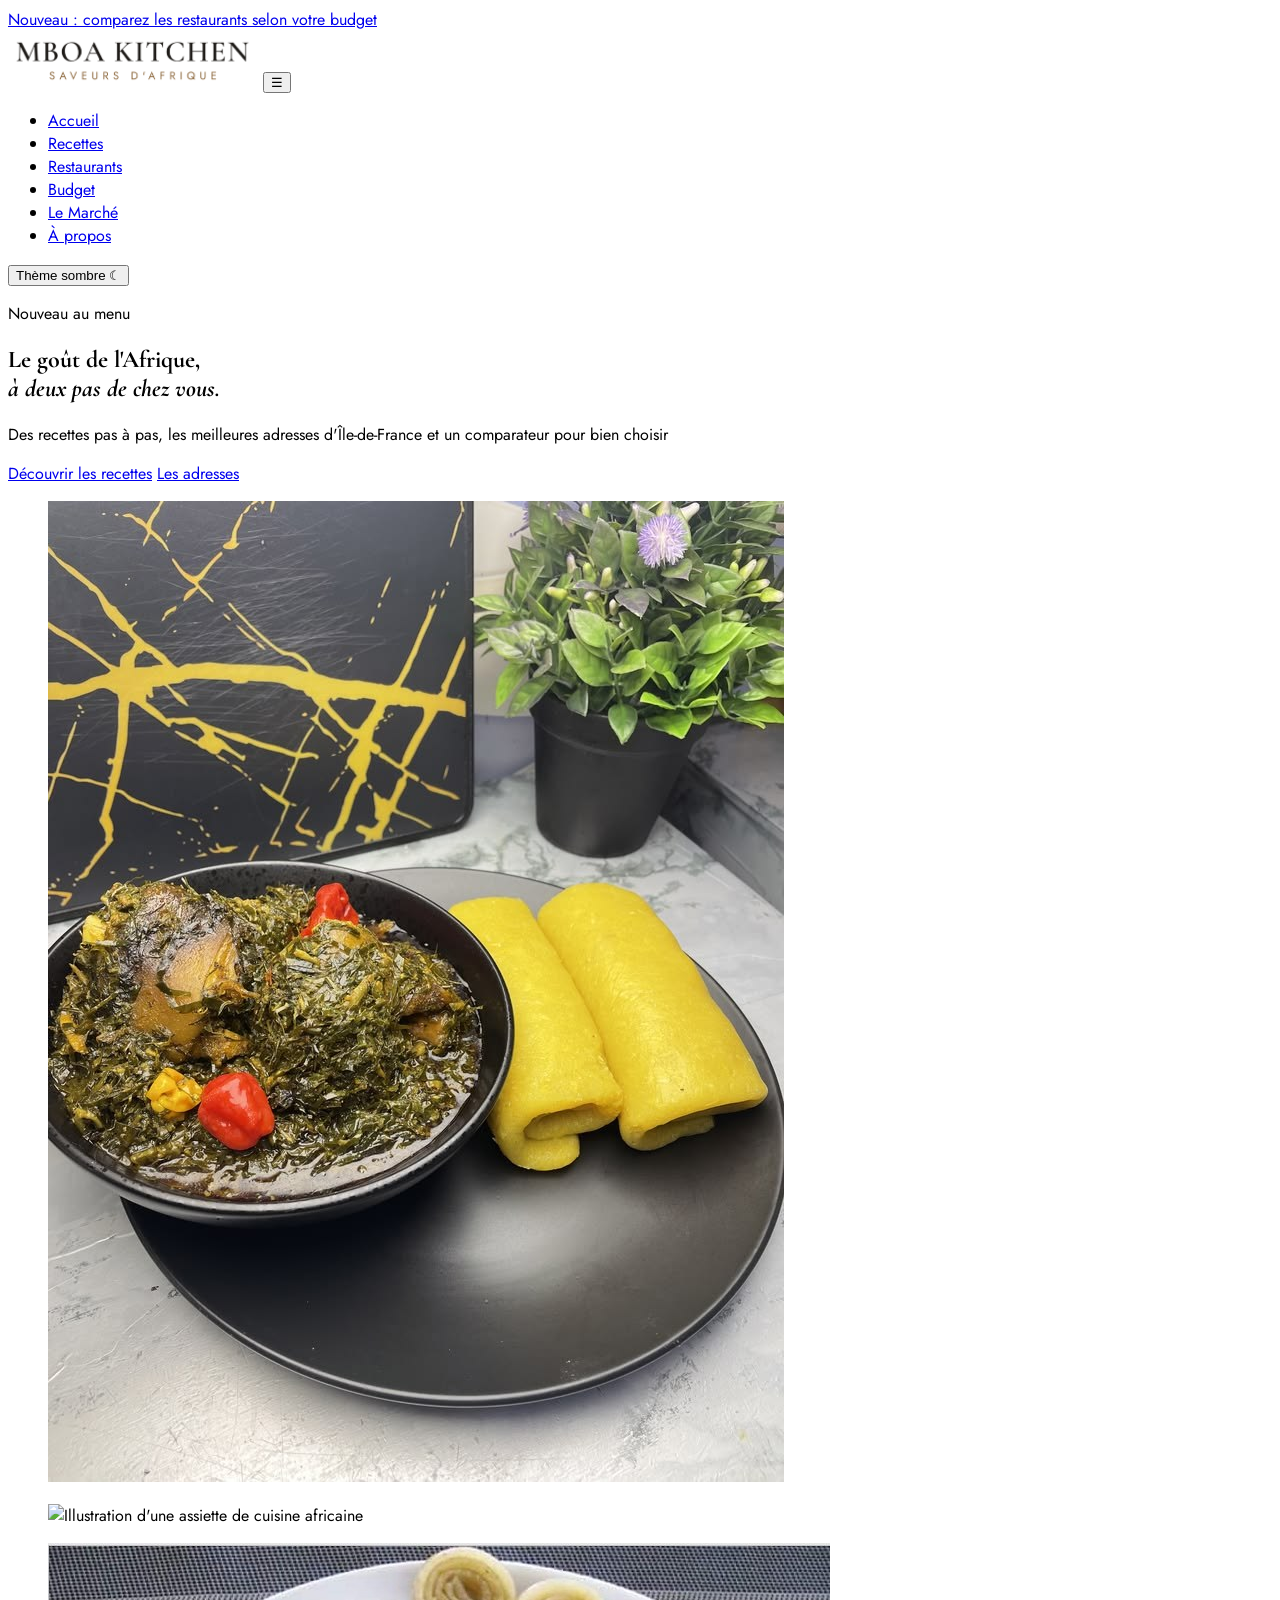
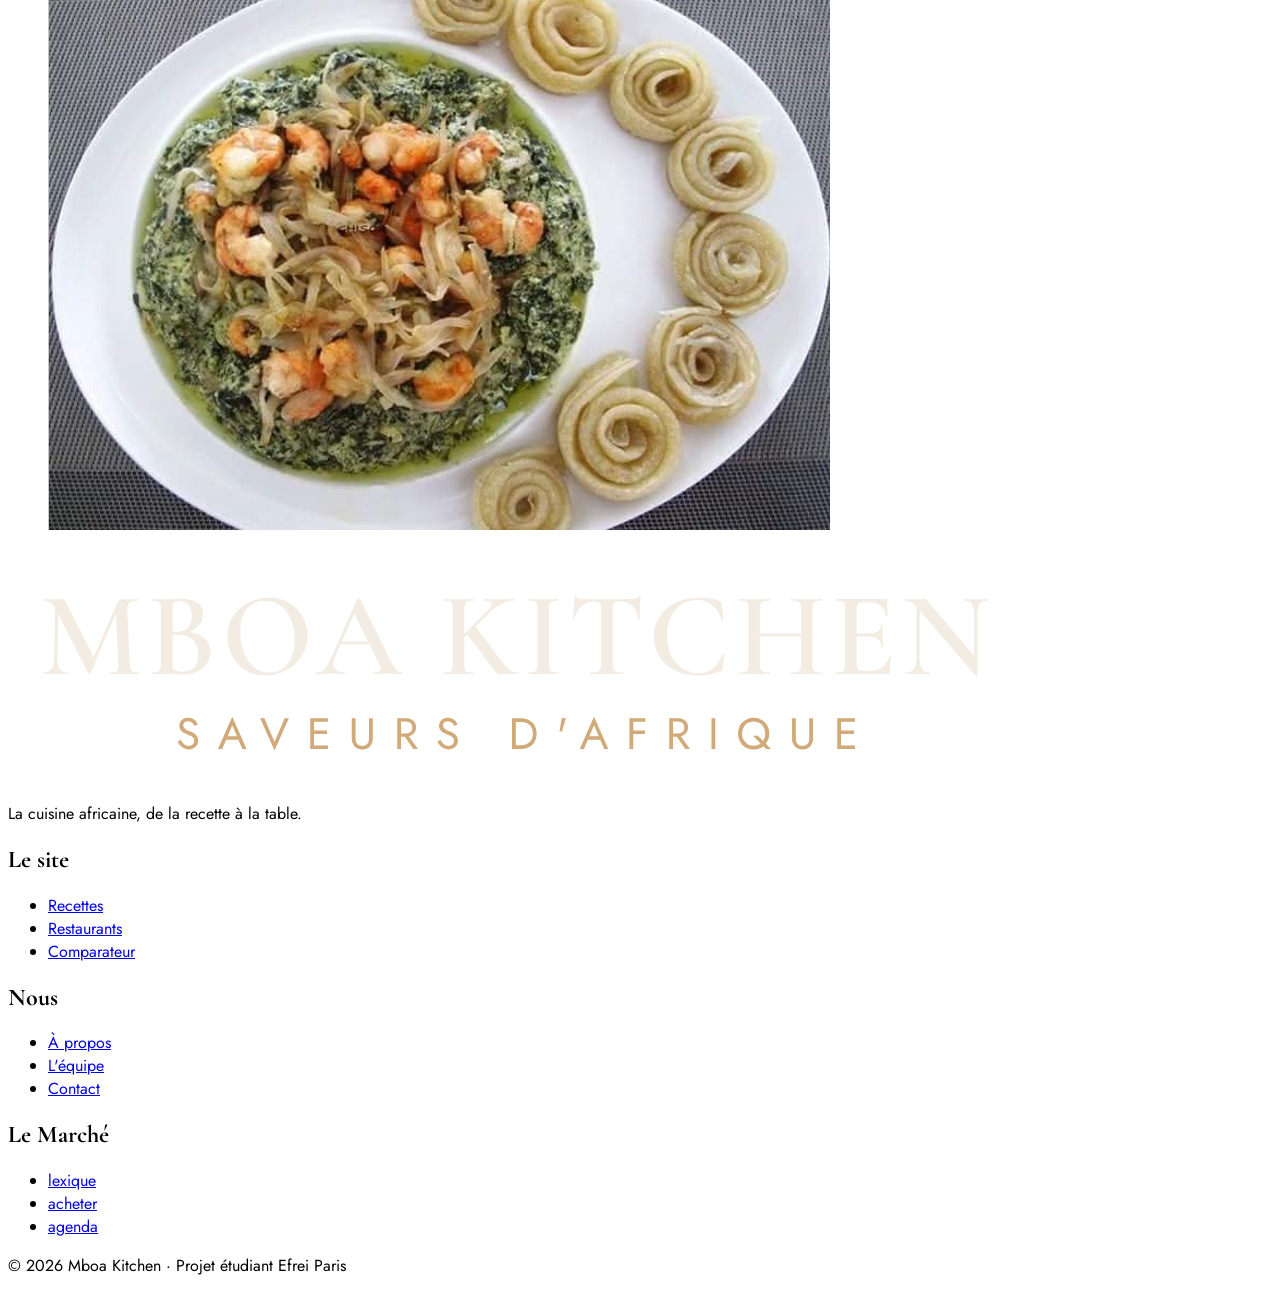
==== index.html @ 9c71e51a "balise main" ====
<!DOCTYPE html>
<html lang="fr">
<head>
    <meta charset="UTF-8">
    <meta name="viewport" content="width=device-width, initial-scale=1.0">
    <title>Mboa Kitchen – Saveurs d'Afrique</title>
    <link rel="stylesheet" href="css/accueil.css">
    <link rel="preconnect" href="https://fonts.googleapis.com">
    <link rel="preconnect" href="https://fonts.gstatic.com" crossorigin>
    <link rel="stylesheet" href="https://fonts.googleapis.com/css2?family=Cormorant+Garamond:ital,wght@0,500;0,600;1,500&family=Jost:wght@400;500&display=swap">
    <link rel="stylesheet" href="css/style.css">
</head>
<body>
    <div class="annonce"><a href="pages/budget.html">Nouveau : comparez les restaurants selon votre budget</a> </div>
<header class="entete">
    <div class="conteneur">
        <a href="index.html" class="logo"><img src="img/logo/logo-mboa-clair.png" alt="Mboa Kitchen, saveurs d'Afrique" class="logo-image"></a>
        <button type="button" class="bouton-menu" aria-label="ouvrir le menu" aria-expanded="false" >☰</button>
        <nav aria-label="navigation principale">
            <ul class="menu">
                <li><a href="index.html" class="actif" aria-current="page">Accueil</a></li>
                <li><a href="pages/recettes.html">Recettes</a></li>
                <li><a href="pages/restaurants.html">Restaurants</a></li>   
                <li><a href="pages/budget.html">Budget</a></li>   
                <li><a href="pages/marche.html">Le Marché</a></li>   
                <li><a href="pages/a-propos.html">À propos</a></li>   
            </ul>
        </nav>
        <button type="button" class="bouton-theme" aria-label="changer le thème">Thème sombre ☾</button>
    </div>
</header>
<main>
    <section id="banniere" class="banniere">
        <div class="conteneur ">
            <div class="banniere-texte">
                <p class="surtitre">Nouveau au menu </p>
                <h1 >Le goût de l'Afrique, <br>  <em>à deux pas de chez vous.</em></h1>
                <p>Des recettes pas à pas, les meilleures adresses d'Île-de-France et un comparateur pour bien choisir</p>
               <div class="banniere-boutons">
                <a href="pages/recettes.html" class="banniere-bouton">Découvrir les recettes</a>
                <a href="pages/restaurants.html" class="banniere-bouton">Les adresses</a>
                </div>
                <div class="banniere-visuel">
                    <div class="carrousel">
                        <figure class="plat"> 
                        <img src="img/plats/eru.jpg" alt="Illustration d'une assiette de cuisine africaine" class="illustration-image">
                        </figure>
                        <figure class="plat">
                        <img src="img/plats/mokum.jpg" alt="Illustration d'une assiette de cuisine africaine" class="illustration-image">
                        </figure>
                        <figure class="plat">
                        <img src="img/plats/ndole.jpg" alt="Illustration d'une assiette de cuisine africaine" class="illustration-image">
                        </figure>
                       </div>
                </div>
            </div>
        </div>
    </section>
</main>
<footer class="pied" >
    <div class="conteneur pied-colonnes">
       <div class="pied-colonne">
        <a href="index.html" class="pied-logo"><img src="img/logo/logo-mboa-sombre.png" alt="Mboa Kitchen" class="logo-image"> </a>
        <p class="pied-texte">La cuisine africaine, de la recette à la table.</p>
       </div>
       <div class="pied-colonne">
        <h2 class="pied-titre">Le site</h2>
        <ul>
            <li><a href="pages/recettes.html">Recettes</a></li>
            <li><a href="pages/restaurants.html">Restaurants</a></li>
            <li><a href="pages/budget.html">Comparateur </a></li>
        </ul>
       </div>
       <div class="pied-colonne">
        <h2 class="pied-titre">Nous</h2>
        <ul>
            <li><a href="pages/a-propos.html">À propos</a></li>
            <li><a href="pages/a-propos.html#equipe">L'équipe </a></li>
            <li><a href="pages/a-propos.html#contact">Contact</a></li>

        </ul>
       </div>
       <div class="pied-colonne">
        <h2 class="pied-titre">Le Marché</h2>
        <ul>
            <li><a href="pages/marche.html">lexique</a></li>
            <li><a href="pages/marche.html">acheter</a></li>                
            <li><a href="pages/marche.html">agenda</a></li>
        </ul>
       </div>
    </div>
           <p class="pied-copyright">&copy; 2026 Mboa Kitchen · Projet étudiant Efrei Paris </p>
</footer>    
</body>
</html>
---- css/style.css ----
body{
    font-family: 'Jost',sans-serif;
    
}
h1,h2,h3{
    font-family: 'Cormorant Garamond',serif;
}
.logo img{
    height: 56px;
}
.logo{
    text-decoration-line: none;
}
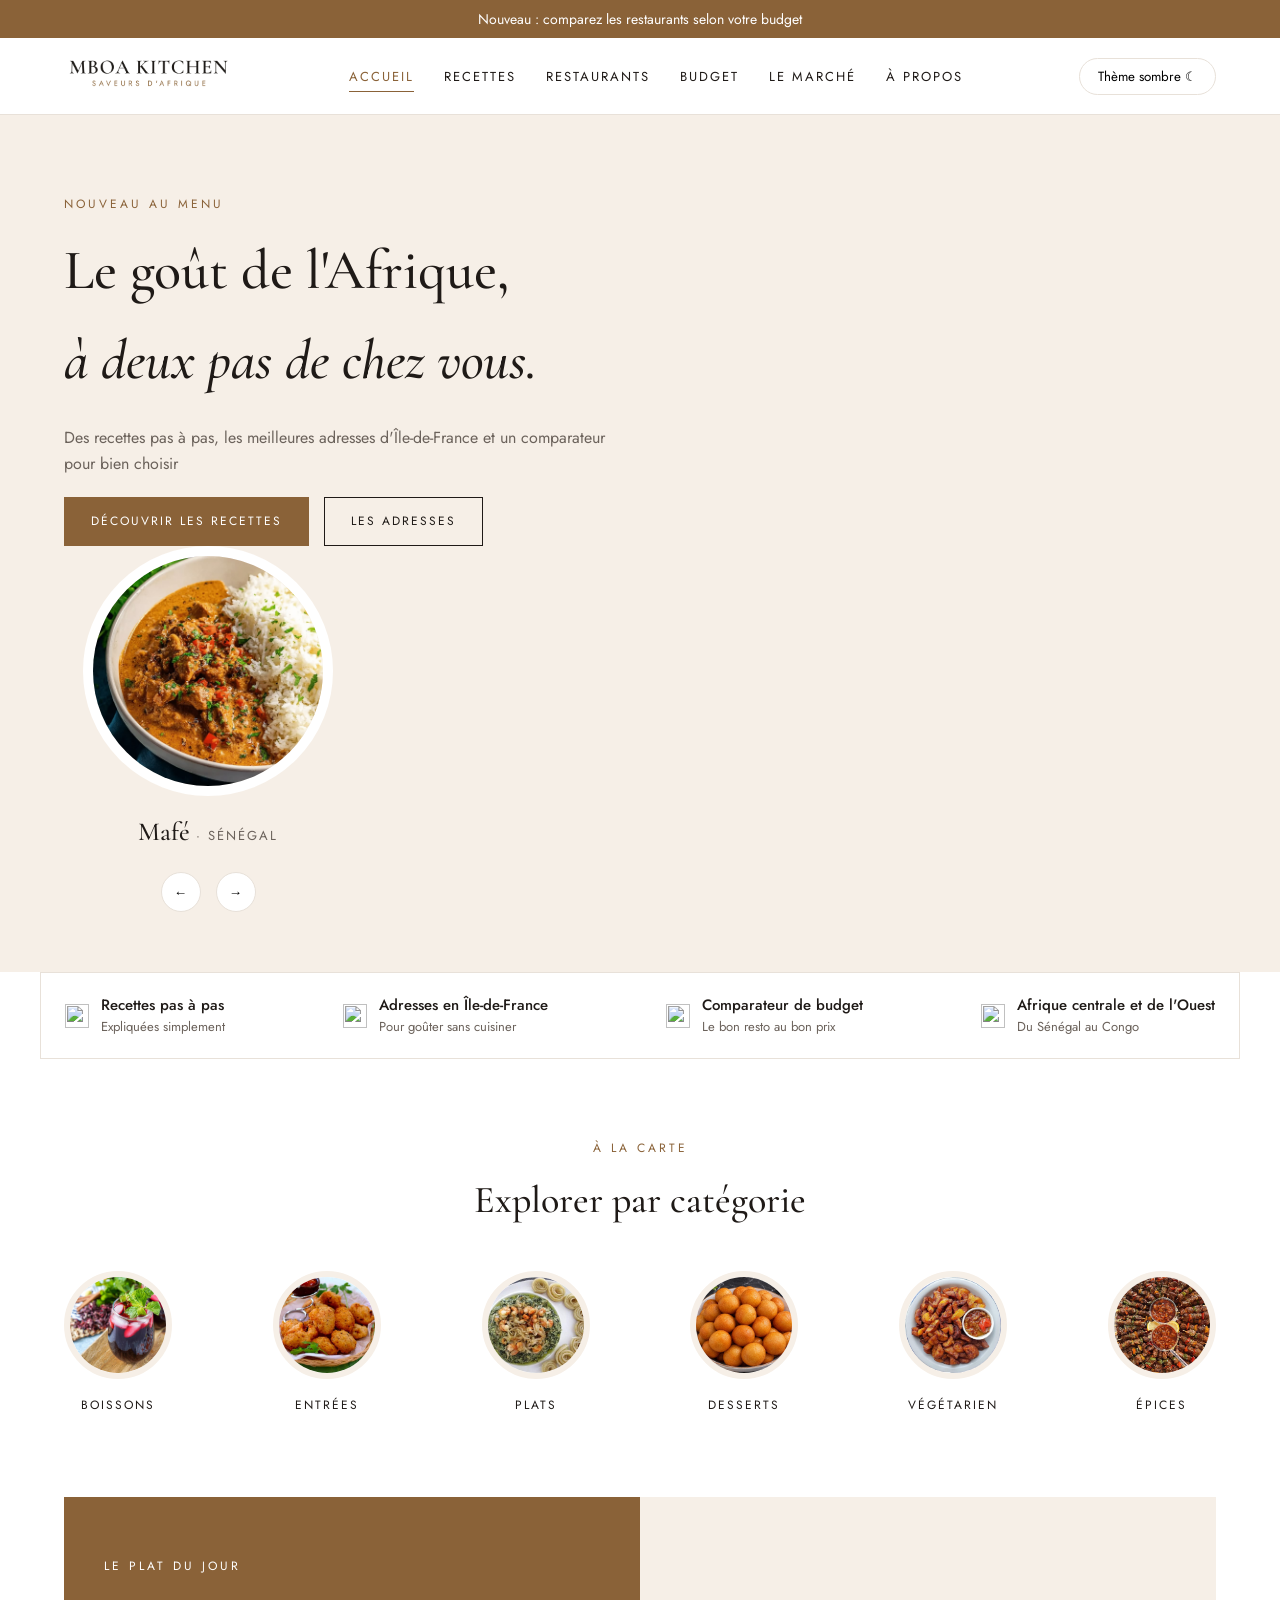
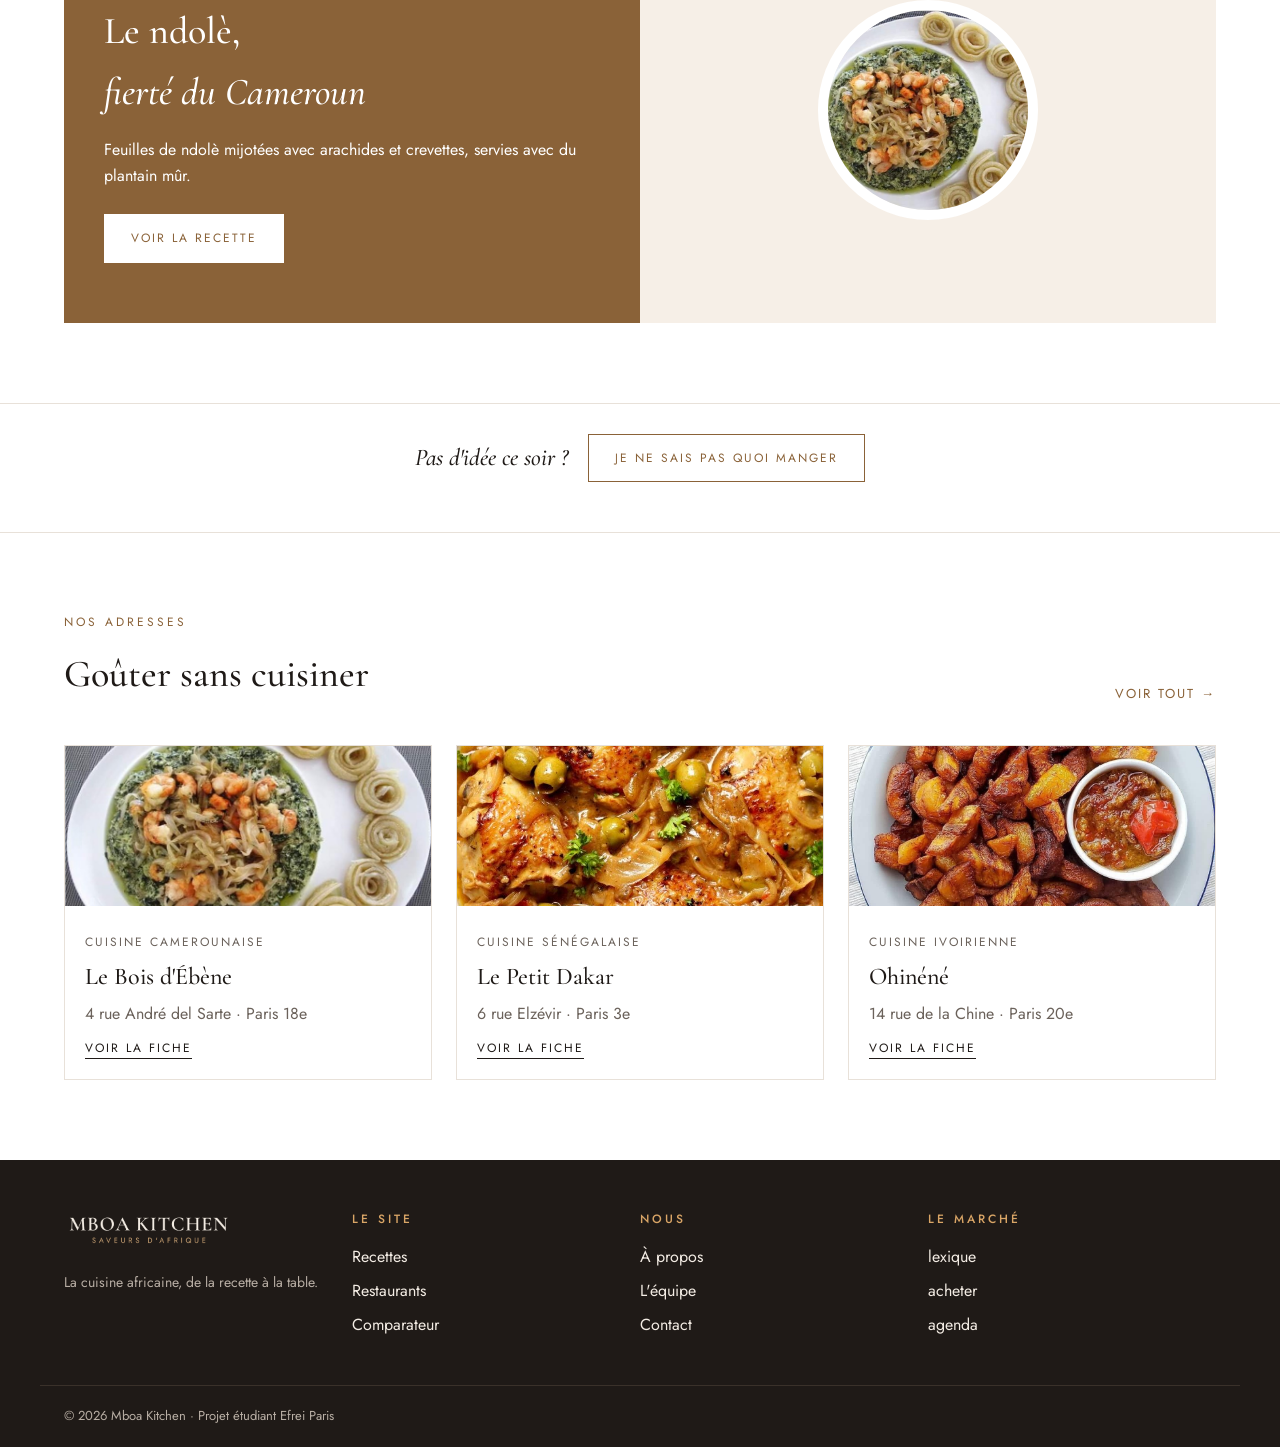
==== commit f5f50f4b: "style  1 +html f" ====
--- a/index.html
+++ b/index.html
@@ -4,7 +4,6 @@
     <meta charset="UTF-8">
     <meta name="viewport" content="width=device-width, initial-scale=1.0">
     <title>Mboa Kitchen – Saveurs d'Afrique</title>
-    <link rel="stylesheet" href="css/accueil.css">
     <link rel="preconnect" href="https://fonts.googleapis.com">
     <link rel="preconnect" href="https://fonts.gstatic.com" crossorigin>
     <link rel="stylesheet" href="https://fonts.googleapis.com/css2?family=Cormorant+Garamond:ital,wght@0,500;0,600;1,500&family=Jost:wght@400;500&display=swap">
@@ -42,21 +41,177 @@
                 </div>
                 <div class="banniere-visuel">
                     <div class="carrousel">
-                        <figure class="plat"> 
-                        <img src="img/plats/eru.jpg" alt="Illustration d'une assiette de cuisine africaine" class="illustration-image">
-                        </figure>
-                        <figure class="plat">
-                        <img src="img/plats/mokum.jpg" alt="Illustration d'une assiette de cuisine africaine" class="illustration-image">
-                        </figure>
-                        <figure class="plat">
-                        <img src="img/plats/ndole.jpg" alt="Illustration d'une assiette de cuisine africaine" class="illustration-image">
-                        </figure>
-                       </div>
-                </div>
-            </div>
-        </div>
-    </section>
-</main>
+                        <figure class="plat">
+                            <img src="img/plats/mafe.jpg" alt="Assiette de mafé">
+                            <figcaption><strong>Mafé</strong> · Sénégal</figcaption>
+                        </figure>
+                        <figure class="plat">
+                            <img src="img/plats/jollof-rice.jpg" alt="Assiette de jollof rice">
+                            <figcaption><strong>Jollof rice</strong> · Nigeria</figcaption>
+                        </figure>
+                        <figure class="plat">
+                            <img src="img/plats/ndole.jpg" alt="Assiette de ndolè">
+                            <figcaption><strong>Ndolè</strong> · Cameroun</figcaption>
+                        </figure>
+                        <figure class="plat">
+                            <img src="img/plats/poisson-braise.jpg" alt="Poisson braisé">
+                            <figcaption><strong>Poisson braisé</strong> · Cameroun</figcaption>
+                        </figure>
+                        <figure class="plat">
+                            <img src="img/plats/yassa-au-poulet.jpg" alt="Yassa au poulet">
+                            <figcaption><strong>Yassa au poulet</strong> · Sénégal</figcaption>
+                        </figure>
+                        <figure class="plat">
+                            <img src="img/plats/poulet-dg.jpg" alt="Poulet DG">
+                            <figcaption><strong>Poulet DG</strong> · Cameroun</figcaption>
+                        </figure>
+                        <figure class="plat">
+                            <img src="img/plats/eru.jpg" alt="Eru et water fufu">
+                            <figcaption><strong>Eru</strong> · Cameroun</figcaption>
+                        </figure>
+                    </div>
+                    <div class="carrousel-controles">
+                        <button type="button" class="carrousel-prec" aria-label="Plat précédent">←</button>
+                        <button type="button" class="carrousel-suiv" aria-label="Plat suivant">→</button>
+                    </div>
+                </div>
+            </div>
+            </div>
+        </section>
+
+        <!-- 4.3 : les points forts -->
+        <section id="points-forts" class="points-forts">
+            <h2 class="visuellement-cache">Nos points forts</h2>
+            <div class="conteneur grille-points">
+                <div class="point">
+                    <img src="img/icones/book.svg" alt="">
+                    <div>
+                        <h3>Recettes pas à pas</h3>
+                        <p>Expliquées simplement</p>
+                    </div>
+                </div>
+                <div class="point">
+                    <img src="img/icones/map-pin.svg" alt="">
+                    <div>
+                        <h3>Adresses en Île-de-France</h3>
+                        <p>Pour goûter sans cuisiner</p>
+                    </div>
+                </div>
+                <div class="point">
+                    <img src="img/icones/wallet.svg" alt="">
+                    <div>
+                        <h3>Comparateur de budget</h3>
+                        <p>Le bon resto au bon prix</p>
+                    </div>
+                </div>
+                <div class="point">
+                    <img src="img/icones/world.svg" alt="">
+                    <div>
+                        <h3>Afrique centrale et de l'Ouest</h3>
+                        <p>Du Sénégal au Congo</p>
+                    </div>
+                </div>
+            </div>
+        </section>
+
+        <!-- 4.4 : les catégories -->
+        <section id="categories" class="categories">
+            <div class="conteneur">
+                <p class="surtitre">À la carte</p>
+                <h2>Explorer par catégorie</h2>
+                <div class="grille-categories">
+                    <a href="pages/recettes.html" class="categorie">
+                        <img src="img/plats/bissap.jpg" alt="Verre de bissap">
+                        <span>Boissons</span>
+                    </a>
+                    <a href="pages/recettes.html" class="categorie">
+                        <img src="img/plats/akara.jpg" alt="Beignets akara">
+                        <span>Entrées</span>
+                    </a>
+                    <a href="pages/recettes.html" class="categorie">
+                        <img src="img/plats/ndole.jpg" alt="Assiette de ndolè">
+                        <span>Plats</span>
+                    </a>
+                    <a href="pages/recettes.html" class="categorie">
+                        <img src="img/plats/puff-puff.jpg" alt="Puff-puff">
+                        <span>Desserts</span>
+                    </a>
+                    <a href="pages/recettes.html" class="categorie">
+                        <img src="img/plats/alloco.jpg" alt="Alloco">
+                        <span>Végétarien</span>
+                    </a>
+                    <a href="pages/recettes.html" class="categorie">
+                        <img src="img/plats/suya.jpg" alt="Brochettes de suya">
+                        <span>Épices</span>
+                    </a>
+                </div>
+            </div>
+        </section>
+
+        <!-- 4.5 : le plat du jour -->
+        <section id="plat-du-jour" class="plat-du-jour">
+            <div class="conteneur">
+                <div class="plat-du-jour-texte">
+                    <p class="surtitre">Le plat du jour</p>
+                    <h2>Le ndolè,<br><em>fierté du Cameroun</em></h2>
+                    <p>Feuilles de ndolè mijotées avec arachides et crevettes, servies avec du plantain mûr.</p>
+                    <a href="pages/recettes.html" class="bouton-blanc">Voir la recette</a>
+                </div>
+                <div class="plat-du-jour-image">
+                    <img src="img/plats/ndole.jpg" alt="Plat de ndolè au plantain">
+                </div>
+            </div>
+        </section>
+
+        <!-- 4.6 : « Pas d'idée ce soir ? » -->
+        <section id="idee" class="idee">
+            <h2>Pas d'idée ce soir ?</h2>
+            <button type="button" id="bouton-hasard" class="bouton-contour">Je ne sais pas quoi manger</button>
+            <p id="resultat-hasard" aria-live="polite"></p>
+        </section>
+
+        <!-- 4.7 : l'aperçu des restaurants -->
+        <section id="restaurants" class="restaurants">
+            <div class="conteneur">
+                <div class="restaurants-entete">
+                    <div>
+                        <p class="surtitre">Nos adresses</p>
+                        <h2>Goûter sans cuisiner</h2>
+                    </div>
+                    <a href="pages/restaurants.html" class="lien-tout">Voir tout →</a>
+                </div>
+                <div class="grille-restos">
+                    <article class="carte-resto">
+                        <img src="img/plats/ndole.jpg" alt="Plat camerounais du restaurant Le Bois d'Ébène">
+                        <div class="carte-texte">
+                            <p class="carte-cuisine">Cuisine camerounaise</p>
+                            <h3>Le Bois d'Ébène</h3>
+                            <p>4 rue André del Sarte · Paris 18e</p>
+                            <a href="pages/restaurants.html">Voir la fiche</a>
+                        </div>
+                    </article>
+                    <article class="carte-resto">
+                        <img src="img/plats/yassa-au-poulet.jpg" alt="Plat sénégalais du restaurant Le Petit Dakar">
+                        <div class="carte-texte">
+                            <p class="carte-cuisine">Cuisine sénégalaise</p>
+                            <h3>Le Petit Dakar</h3>
+                            <p>6 rue Elzévir · Paris 3e</p>
+                            <a href="pages/restaurants.html">Voir la fiche</a>
+                        </div>
+                    </article>
+                    <article class="carte-resto">
+                        <img src="img/plats/alloco.jpg" alt="Plat ivoirien du restaurant Ohinéné">
+                        <div class="carte-texte">
+                            <p class="carte-cuisine">Cuisine ivoirienne</p>
+                            <h3>Ohinéné</h3>
+                            <p>14 rue de la Chine · Paris 20e</p>
+                            <a href="pages/restaurants.html">Voir la fiche</a>
+                        </div>
+                    </article>
+                </div>
+            </div>
+        </section>
+    </main>
 <footer class="pied" >
     <div class="conteneur pied-colonnes">
        <div class="pied-colonne">
--- a/css/style.css
+++ b/css/style.css
@@ -1,14 +1,514 @@
-
-body{
-    font-family: 'Jost',sans-serif;
-    
-}
-h1,h2,h3{
-    font-family: 'Cormorant Garamond',serif;
-}
-.logo img{
-    height: 56px;
-}
-.logo{
-    text-decoration-line: none;
+/* Base */
+* {
+    margin: 0;
+    padding: 0;
+    box-sizing: border-box;
+}
+
+body {
+    font-family: "Jost", sans-serif;
+    color: #1f1a17;
+    background-color: white;
+    line-height: 1.6;
+}
+
+h1, h2, h3 {
+    font-family: "Cormorant Garamond", serif;
+    font-weight: 500;
+}
+
+h1 { font-size: 56px; }
+h2 { font-size: 38px; }
+
+a {
+    color: inherit;
+    text-decoration: none;
+}
+
+ul { list-style: none; }
+
+img { max-width: 100%; }
+
+.conteneur {
+    max-width: 1200px;
+    margin: 0 auto;
+    padding: 0 24px;
+}
+
+.surtitre {
+    font-size: 12px;
+    letter-spacing: 3px;
+    text-transform: uppercase;
+    color: #8a6238;
+    margin-bottom: 12px;
+}
+
+.visuellement-cache {
+    position: absolute;
+    left: -9999px;
+}
+
+/* Boutons */
+.banniere-bouton,
+.bouton-blanc,
+.bouton-contour {
+    display: inline-block;
+    padding: 14px 26px;
+    font-family: "Jost", sans-serif;
+    font-size: 12px;
+    letter-spacing: 2px;
+    text-transform: uppercase;
+    border: 1px solid #1f1a17;
+    background-color: transparent;
+    color: #1f1a17;
+    cursor: pointer;
+}
+
+.banniere-bouton:first-child {
+    background-color: #8a6238;
+    border-color: #8a6238;
+    color: white;
+}
+
+.bouton-blanc {
+    background-color: white;
+    border-color: white;
+    color: #8a6238;
+}
+
+.bouton-contour {
+    border-color: #8a6238;
+    color: #8a6238;
+}
+
+/* Annonce */
+.annonce {
+    background-color: #8a6238;
+    color: white;
+    text-align: center;
+    font-size: 14px;
+    padding: 8px;
+}
+
+/* Header */
+.entete {
+    background-color: white;
+    border-bottom: 1px solid #e8e1d9;
+}
+
+.entete .conteneur {
+    display: flex;
+    justify-content: space-between;
+    align-items: center;
+    padding-top: 15px;
+    padding-bottom: 15px;
+}
+
+.logo-image { height: 38px; }
+
+.menu {
+    display: flex;
+    gap: 30px;
+}
+
+.menu a {
+    font-size: 13px;
+    letter-spacing: 2px;
+    text-transform: uppercase;
+    padding-bottom: 5px;
+}
+
+.menu a:hover,
+.menu a.actif {
+    color: #8a6238;
+    border-bottom: 1px solid #8a6238;
+}
+
+.bouton-theme {
+    font-family: "Jost", sans-serif;
+    padding: 8px 18px;
+    border: 1px solid #e8e1d9;
+    border-radius: 30px;
+    background-color: white;
+    cursor: pointer;
+}
+
+.bouton-menu {
+    display: none;
+    font-size: 24px;
+    background: none;
+    border: none;
+    cursor: pointer;
+}
+
+/* Bannière */
+.banniere {
+    background-color: #f6efe7;
+    padding: 60px 0;
+}
+
+.banniere .conteneur {
+    display: flex;
+    align-items: center;
+    gap: 40px;
+}
+
+.banniere-texte,
+.banniere-visuel {
+    width: 50%;
+}
+
+.banniere-texte p {
+    margin: 20px 0;
+    color: #6b625b;
+}
+
+.banniere-texte .surtitre {
+    color: #8a6238;
+    margin-bottom: 12px;
+}
+
+.banniere-boutons {
+    display: flex;
+    gap: 15px;
+}
+
+/* Carrousel */
+.carrousel {
+    display: flex;
+    overflow-x: auto;
+}
+
+.plat {
+    min-width: 100%;
+    text-align: center;
+}
+
+.plat img {
+    display: block;
+    margin: 0 auto;
+    width: 250px;
+    height: 250px;
+    object-fit: cover;
+    border-radius: 50%;
+    border: 10px solid white;
+}
+
+.plat figcaption {
+    margin-top: 15px;
+    font-size: 13px;
+    letter-spacing: 2px;
+    text-transform: uppercase;
+    color: #6b625b;
+}
+
+.plat figcaption strong {
+    font-family: "Cormorant Garamond", serif;
+    font-size: 26px;
+    font-weight: 500;
+    letter-spacing: 0;
+    text-transform: none;
+    color: #1f1a17;
+}
+
+.carrousel-controles {
+    display: flex;
+    justify-content: center;
+    gap: 15px;
+    margin-top: 20px;
+}
+
+.carrousel-prec,
+.carrousel-suiv {
+    width: 40px;
+    height: 40px;
+    border-radius: 50%;
+    border: 1px solid #e8e1d9;
+    background-color: white;
+    cursor: pointer;
+}
+
+/* Points forts */
+.grille-points {
+    display: flex;
+    justify-content: space-between;
+    border: 1px solid #e8e1d9;
+    padding: 20px 24px;
+    margin-top: 0;
+}
+
+.point {
+    display: flex;
+    align-items: center;
+    gap: 12px;
+}
+
+.point img {
+    width: 24px;
+    height: 24px;
+}
+
+.point h3 {
+    font-family: "Jost", sans-serif;
+    font-size: 15px;
+}
+
+.point p {
+    font-size: 13px;
+    color: #6b625b;
+}
+
+/* Catégories */
+.categories {
+    padding: 80px 0;
+    text-align: center;
+}
+
+.grille-categories {
+    display: flex;
+    justify-content: space-between;
+    margin-top: 40px;
+}
+
+.categorie img {
+    display: block;
+    margin: 0 auto 12px;
+    width: 108px;
+    height: 108px;
+    object-fit: cover;
+    border-radius: 50%;
+    border: 6px solid #f6efe7;
+}
+
+.categorie span {
+    font-size: 12px;
+    letter-spacing: 2px;
+    text-transform: uppercase;
+}
+
+.categorie:hover span { color: #8a6238; }
+
+/* Plat du jour */
+.plat-du-jour .conteneur {
+    display: flex;
+}
+
+.plat-du-jour-texte {
+    width: 50%;
+    background-color: #8a6238;
+    color: white;
+    padding: 60px 40px;
+}
+
+.plat-du-jour-texte .surtitre { color: white; }
+
+.plat-du-jour-texte h2 { margin-bottom: 15px; }
+
+.plat-du-jour-texte p { margin-bottom: 25px; }
+
+.plat-du-jour-image {
+    width: 50%;
+    background-color: #f6efe7;
+    display: flex;
+    justify-content: center;
+    align-items: center;
+}
+
+.plat-du-jour-image img {
+    width: 220px;
+    height: 220px;
+    object-fit: cover;
+    border-radius: 50%;
+    border: 10px solid white;
+}
+
+/* Pas d'idée ce soir ? */
+.idee {
+    margin-top: 80px;
+    padding: 30px 24px;
+    border-top: 1px solid #e8e1d9;
+    border-bottom: 1px solid #e8e1d9;
+    display: flex;
+    flex-wrap: wrap;
+    justify-content: center;
+    align-items: center;
+    gap: 20px;
+}
+
+.idee h2 {
+    font-size: 24px;
+    font-style: italic;
+}
+
+#resultat-hasard {
+    width: 100%;
+    text-align: center;
+    color: #8a6238;
+}
+
+/* Restaurants */
+.restaurants { padding: 80px 0; }
+
+.restaurants-entete {
+    display: flex;
+    justify-content: space-between;
+    align-items: flex-end;
+    margin-bottom: 40px;
+}
+
+.lien-tout {
+    font-size: 13px;
+    letter-spacing: 2px;
+    text-transform: uppercase;
+    color: #8a6238;
+}
+
+.grille-restos {
+    display: flex;
+    gap: 24px;
+}
+
+.carte-resto {
+    width: 33%;
+    border: 1px solid #e8e1d9;
+}
+
+.carte-resto img {
+    width: 100%;
+    height: 160px;
+    object-fit: cover;
+}
+
+.carte-texte { padding: 20px; }
+
+.carte-cuisine {
+    font-size: 12px;
+    letter-spacing: 2px;
+    text-transform: uppercase;
+    color: #8a6238;
+}
+
+.carte-texte h3 {
+    font-size: 24px;
+    margin: 5px 0;
+}
+
+.carte-texte p { color: #6b625b; }
+
+.carte-texte a {
+    display: inline-block;
+    margin-top: 12px;
+    font-size: 12px;
+    letter-spacing: 2px;
+    text-transform: uppercase;
+    border-bottom: 1px solid #1f1a17;
+}
+
+/* Footer */
+.pied {
+    background-color: #1f1a17;
+    color: #f3ece4;
+    padding-top: 50px;
+}
+
+.pied-colonnes {
+    display: flex;
+    justify-content: space-between;
+}
+
+.pied-colonne { width: 25%; }
+
+.pied .logo-image { margin-bottom: 15px; }
+
+.pied-texte {
+    font-size: 14px;
+    color: #b8aea4;
+}
+
+.pied-titre {
+    font-family: "Jost", sans-serif;
+    font-size: 12px;
+    letter-spacing: 3px;
+    text-transform: uppercase;
+    color: #d9a566;
+    margin-bottom: 15px;
+}
+
+.pied li { margin-bottom: 8px; }
+
+.pied a:hover { color: #d9a566; }
+
+.pied-copyright {
+    max-width: 1200px;
+    margin: 40px auto 0;
+    padding: 20px 24px;
+    border-top: 1px solid #3a312a;
+    font-size: 13px;
+    color: #b8aea4;
+}
+
+/* Pages secondaires */
+.entete-page {
+    background-color: #f6efe7;
+    padding: 50px 0;
+}
+
+/* Thème sombre */
+body.sombre {
+    background-color: #17120f;
+    color: #f3ece4;
+}
+
+body.sombre .entete,
+body.sombre .bouton-theme,
+body.sombre .carte-resto {
+    background-color: #17120f;
+    color: #f3ece4;
+    border-color: #3a312a;
+}
+
+body.sombre .banniere,
+body.sombre .entete-page,
+body.sombre .plat-du-jour-image {
+    background-color: #2a231e;
+}
+
+body.sombre .banniere-texte p,
+body.sombre .point p,
+body.sombre .carte-texte p,
+body.sombre .plat figcaption { color: #b8aea4; }
+
+body.sombre .plat figcaption strong { color: #f3ece4; }
+
+/* Mobile */
+@media (max-width: 800px) {
+    .bouton-menu { display: block; }
+
+    .menu { display: none; }
+    .menu.ouvert {
+        display: block;
+        width: 100%;
+    }
+    .entete .conteneur { flex-wrap: wrap; }
+
+    h1 { font-size: 40px; }
+
+    .banniere .conteneur,
+    .grille-points,
+    .grille-restos,
+    .plat-du-jour .conteneur,
+    .pied-colonnes {
+        flex-direction: column;
+    }
+
+    .banniere-texte,
+    .banniere-visuel,
+    .plat-du-jour-texte,
+    .plat-du-jour-image,
+    .carte-resto,
+    .pied-colonne { width: 100%; }
+
+    .grille-points { gap: 15px; }
+    .grille-categories { flex-wrap: wrap; gap: 20px; }
+    .categorie { width: 30%; }
 }
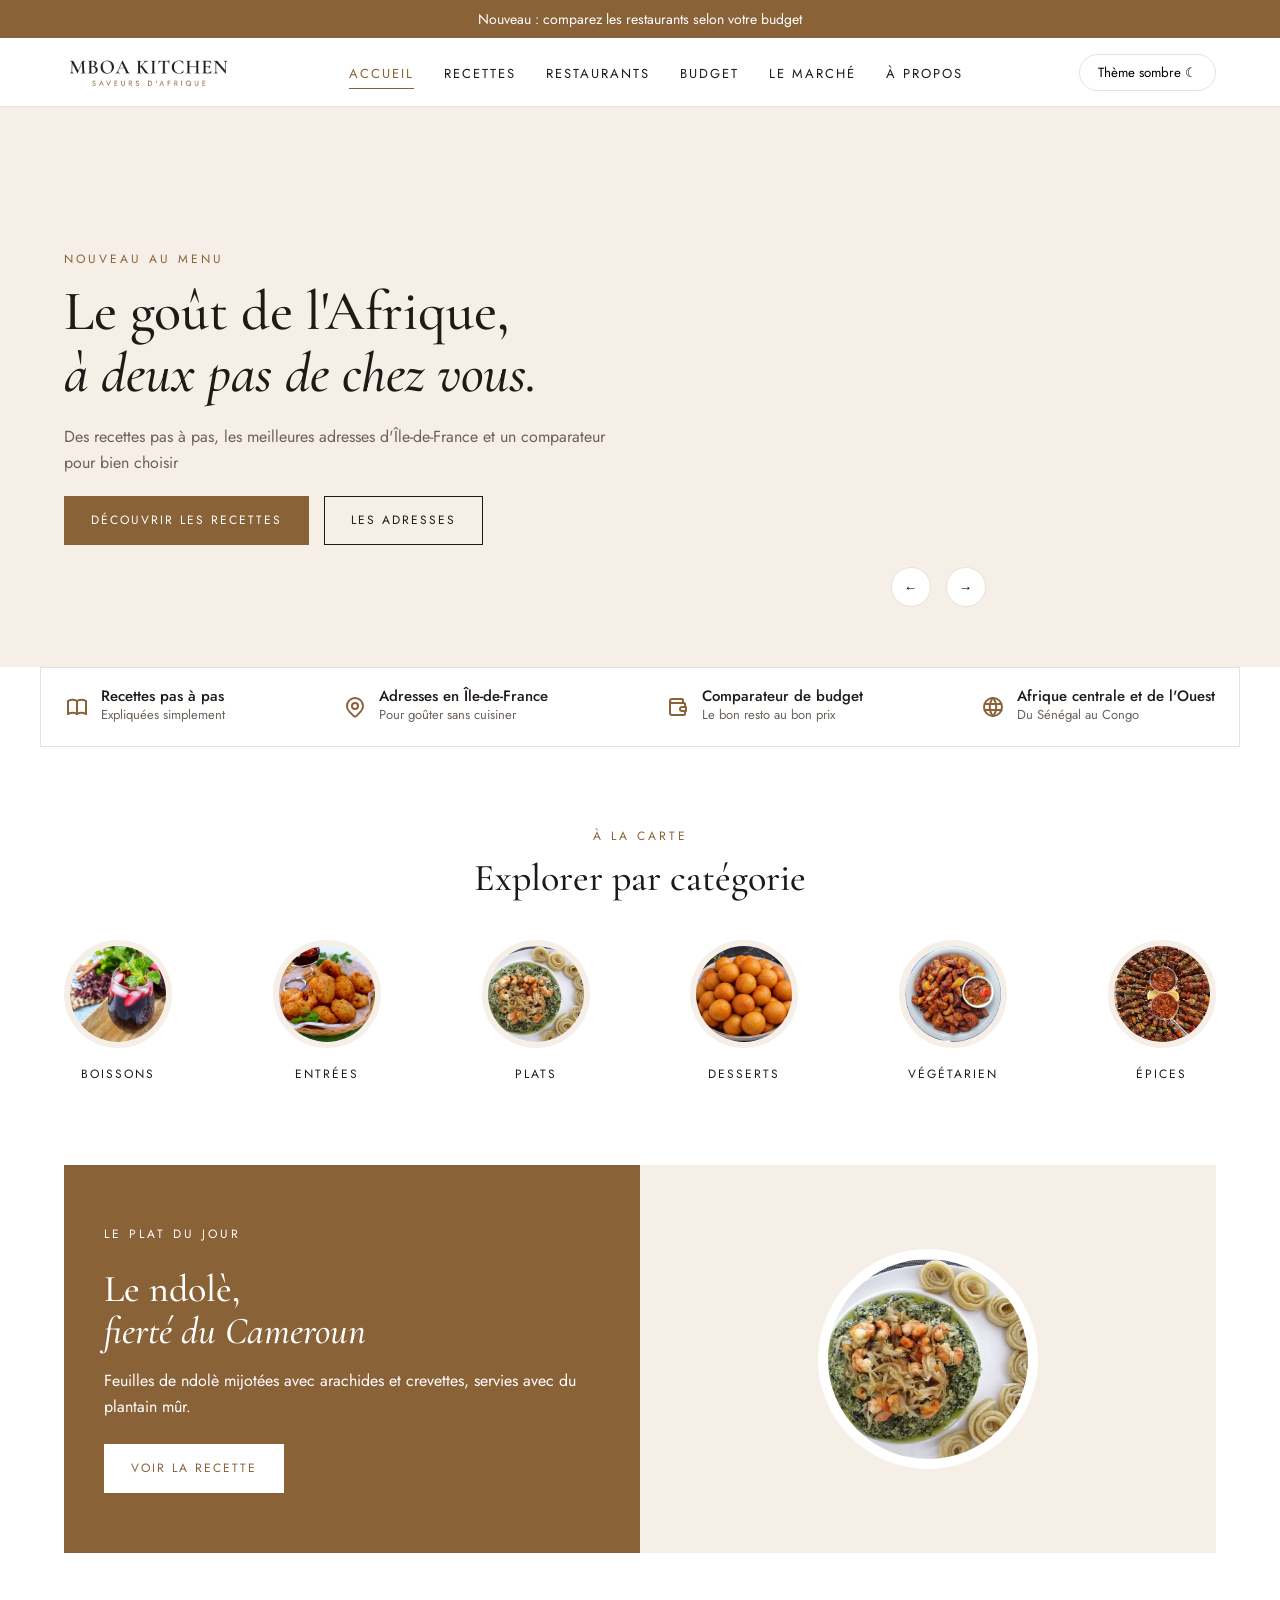
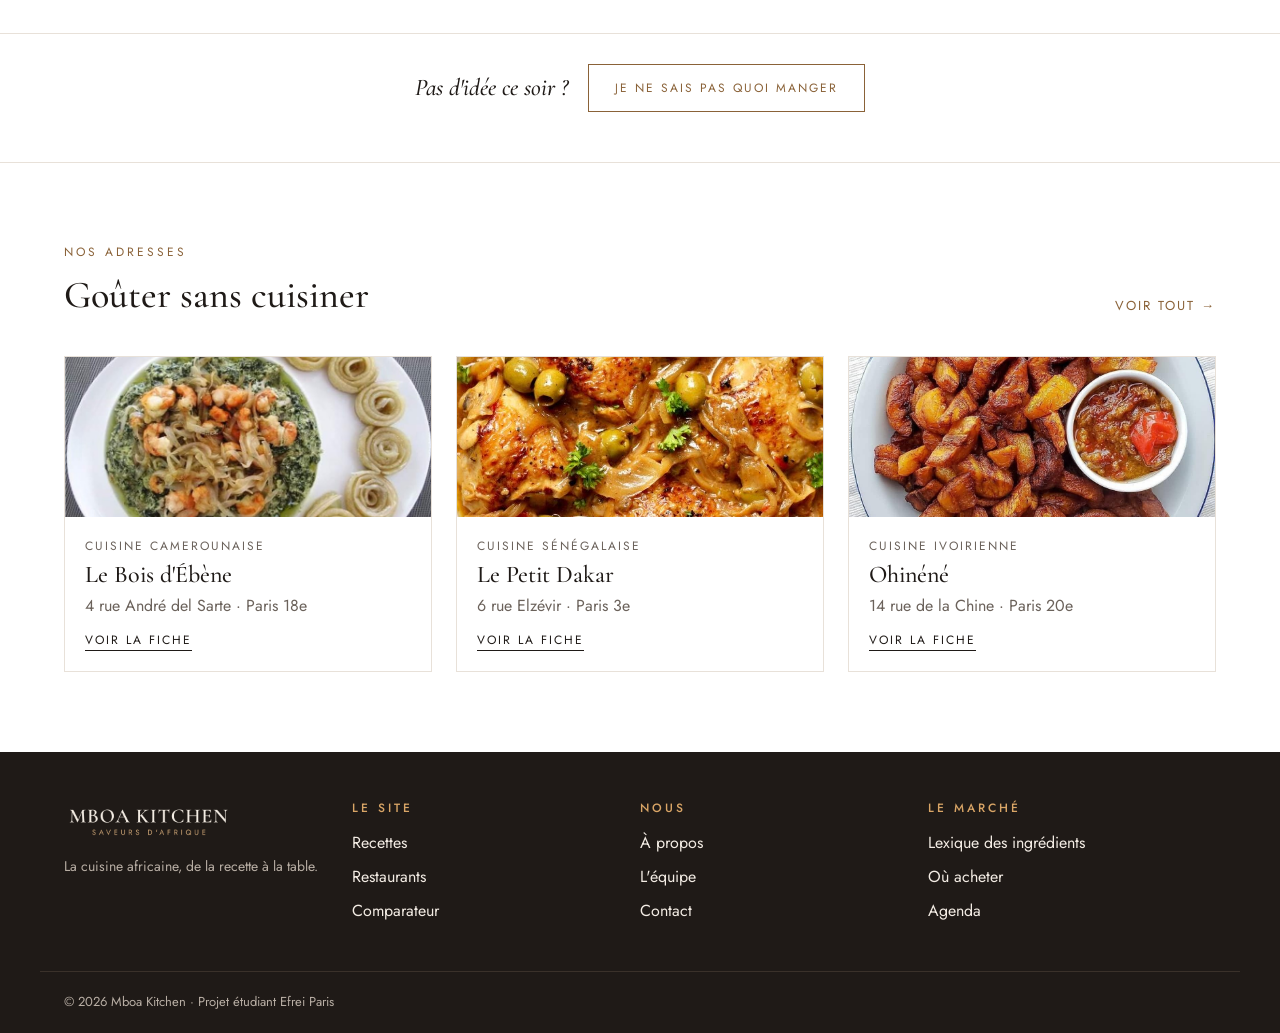
==== commit 034e815c: "Accueil : charte, carrousel, icones et liens du footer" ====
--- a/index.html
+++ b/index.html
@@ -39,6 +39,7 @@
                 <a href="pages/recettes.html" class="banniere-bouton">Découvrir les recettes</a>
                 <a href="pages/restaurants.html" class="banniere-bouton">Les adresses</a>
                 </div>
+            </div>
                 <div class="banniere-visuel">
                     <div class="carrousel">
                         <figure class="plat">
@@ -75,7 +76,6 @@
                         <button type="button" class="carrousel-suiv" aria-label="Plat suivant">→</button>
                     </div>
                 </div>
-            </div>
             </div>
         </section>
 
@@ -238,9 +238,9 @@
        <div class="pied-colonne">
         <h2 class="pied-titre">Le Marché</h2>
         <ul>
-            <li><a href="pages/marche.html">lexique</a></li>
-            <li><a href="pages/marche.html">acheter</a></li>                
-            <li><a href="pages/marche.html">agenda</a></li>
+            <li><a href="pages/marche.html#lexique">Lexique des ingrédients</a></li>
+            <li><a href="pages/marche.html#acheter">Où acheter</a></li>                
+            <li><a href="pages/marche.html#agenda">Agenda</a></li>
         </ul>
        </div>
     </div>
--- a/css/style.css
+++ b/css/style.css
@@ -15,6 +15,7 @@
 h1, h2, h3 {
     font-family: "Cormorant Garamond", serif;
     font-weight: 500;
+    line-height: 1.1;
 }
 
 h1 { font-size: 56px; }
@@ -27,12 +28,21 @@
 
 ul { list-style: none; }
 
-img { max-width: 100%; }
+img {
+    max-width: 100%;
+    display: block;
+}
 
 .conteneur {
     max-width: 1200px;
     margin: 0 auto;
     padding: 0 24px;
+}
+
+/* Élément sélectionné au clavier (touche Tab) */
+:focus-visible {
+    outline: 2px solid #8a6238;
+    outline-offset: 3px;
 }
 
 .surtitre {
@@ -81,6 +91,19 @@
     color: #8a6238;
 }
 
+.bouton-plein {
+    display: inline-block;
+    padding: 14px 26px;
+    font-family: "Jost", sans-serif;
+    font-size: 12px;
+    letter-spacing: 2px;
+    text-transform: uppercase;
+    border: 1px solid #8a6238;
+    background-color: #8a6238;
+    color: white;
+    cursor: pointer;
+}
+
 /* Annonce */
 .annonce {
     background-color: #8a6238;
@@ -173,15 +196,22 @@
     gap: 15px;
 }
 
-/* Carrousel */
+/* Carrousel : 5 positions posées par le JavaScript (classes actif, gauche, droite, loin-gauche, loin-droite) */
 .carrousel {
-    display: flex;
-    overflow-x: auto;
+    position: relative;
+    height: 380px;
+    overflow: hidden;
 }
 
 .plat {
-    min-width: 100%;
+    position: absolute;
+    left: 50%;
+    bottom: 0;
+    width: 280px;
+    margin: 0 0 0 -140px;
     text-align: center;
+    opacity: 0;
+    transition: transform 0.8s ease, opacity 0.8s ease;
 }
 
 .plat img {
@@ -194,6 +224,15 @@
     border: 10px solid white;
 }
 
+.plat.actif { opacity: 1; transform: translateX(0) scale(1); z-index: 3; }
+.plat.gauche { opacity: 0.8; transform: translateX(-200px) scale(0.5); z-index: 2; }
+.plat.droite { opacity: 0.8; transform: translateX(200px) scale(0.5); z-index: 2; }
+.plat.loin-gauche { opacity: 0.4; transform: translateX(-380px) scale(0.35); z-index: 1; }
+.plat.loin-droite { opacity: 0.4; transform: translateX(380px) scale(0.35); z-index: 1; }
+
+.plat figcaption { opacity: 0; transition: opacity 0.8s ease; }
+.plat.actif figcaption { opacity: 1; }
+
 .plat figcaption {
     margin-top: 15px;
     font-size: 13px;
@@ -511,4 +550,11 @@
     .grille-points { gap: 15px; }
     .grille-categories { flex-wrap: wrap; gap: 20px; }
     .categorie { width: 30%; }
-}+}
+
+/* Carrousel sur téléphone */
+@media (max-width: 800px) {
+    .carrousel { height: 330px; }
+    .plat.loin-gauche,
+    .plat.loin-droite { opacity: 0; }
+}
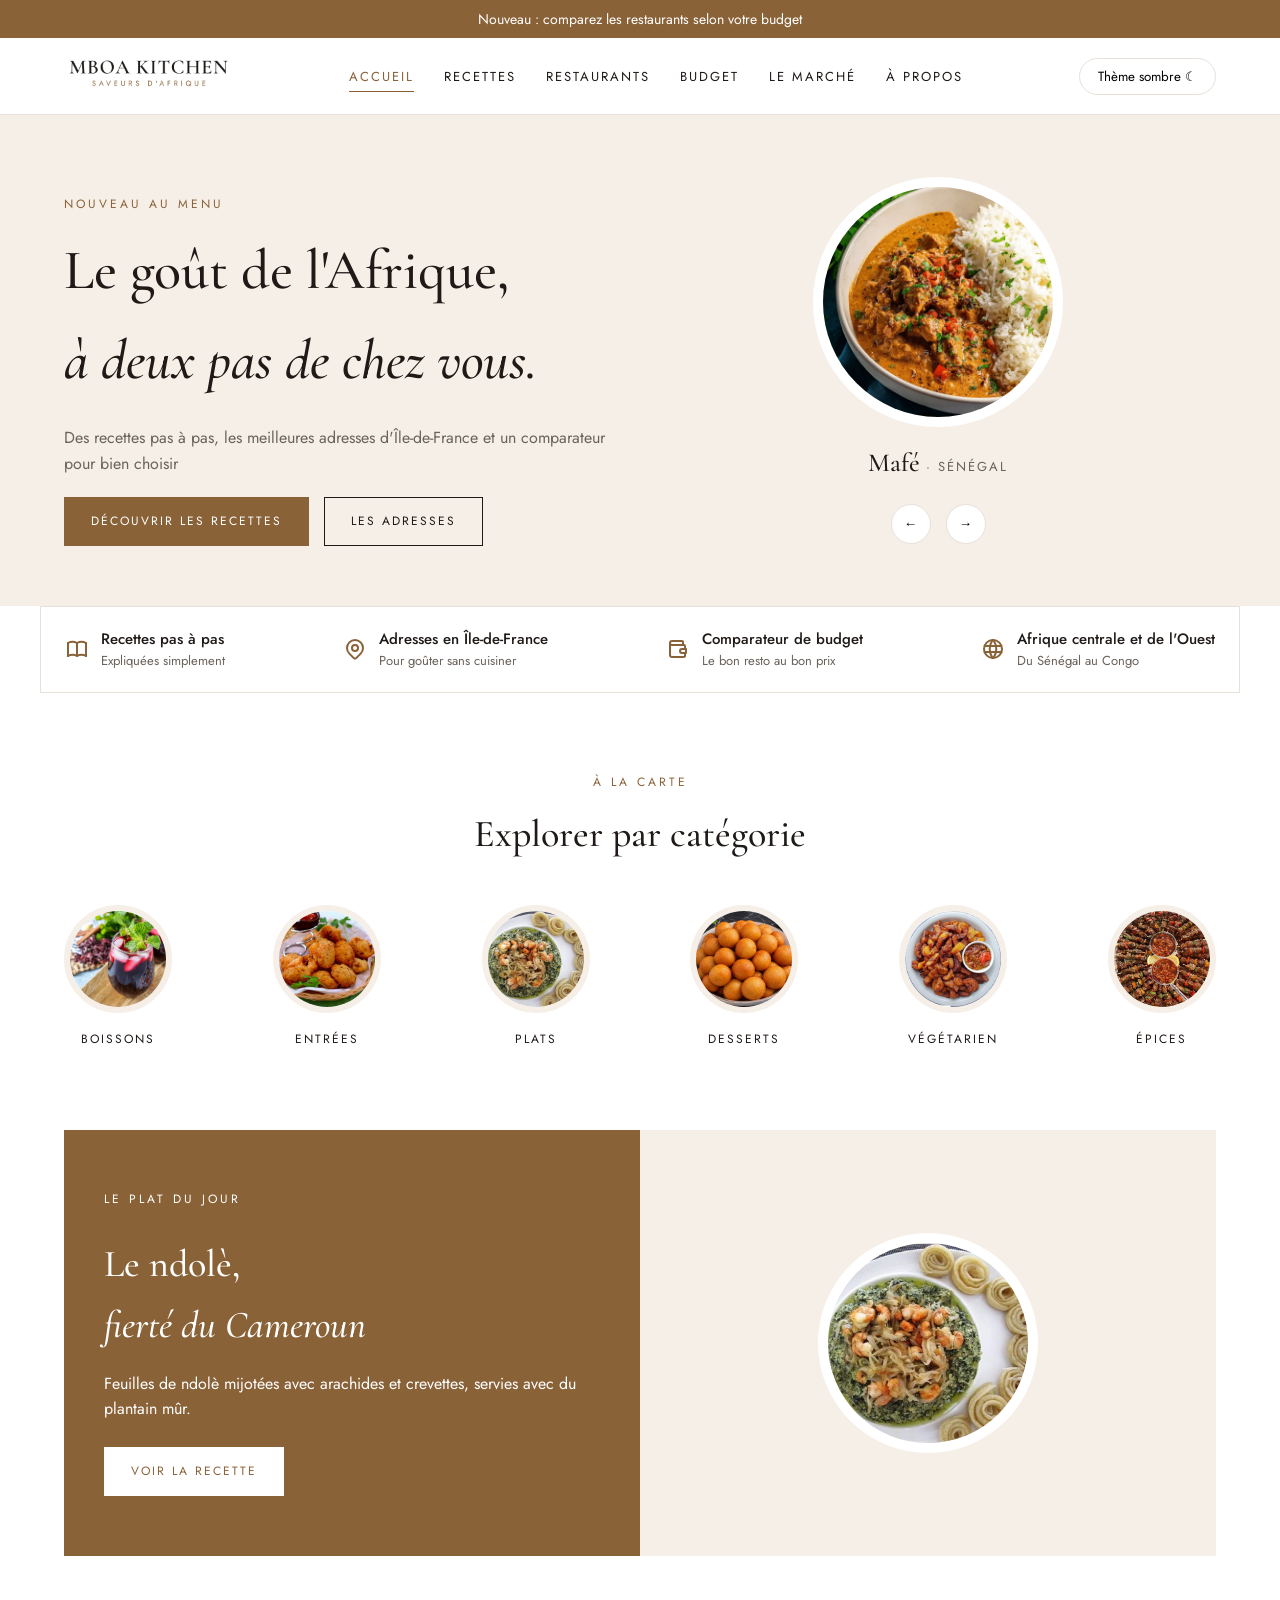
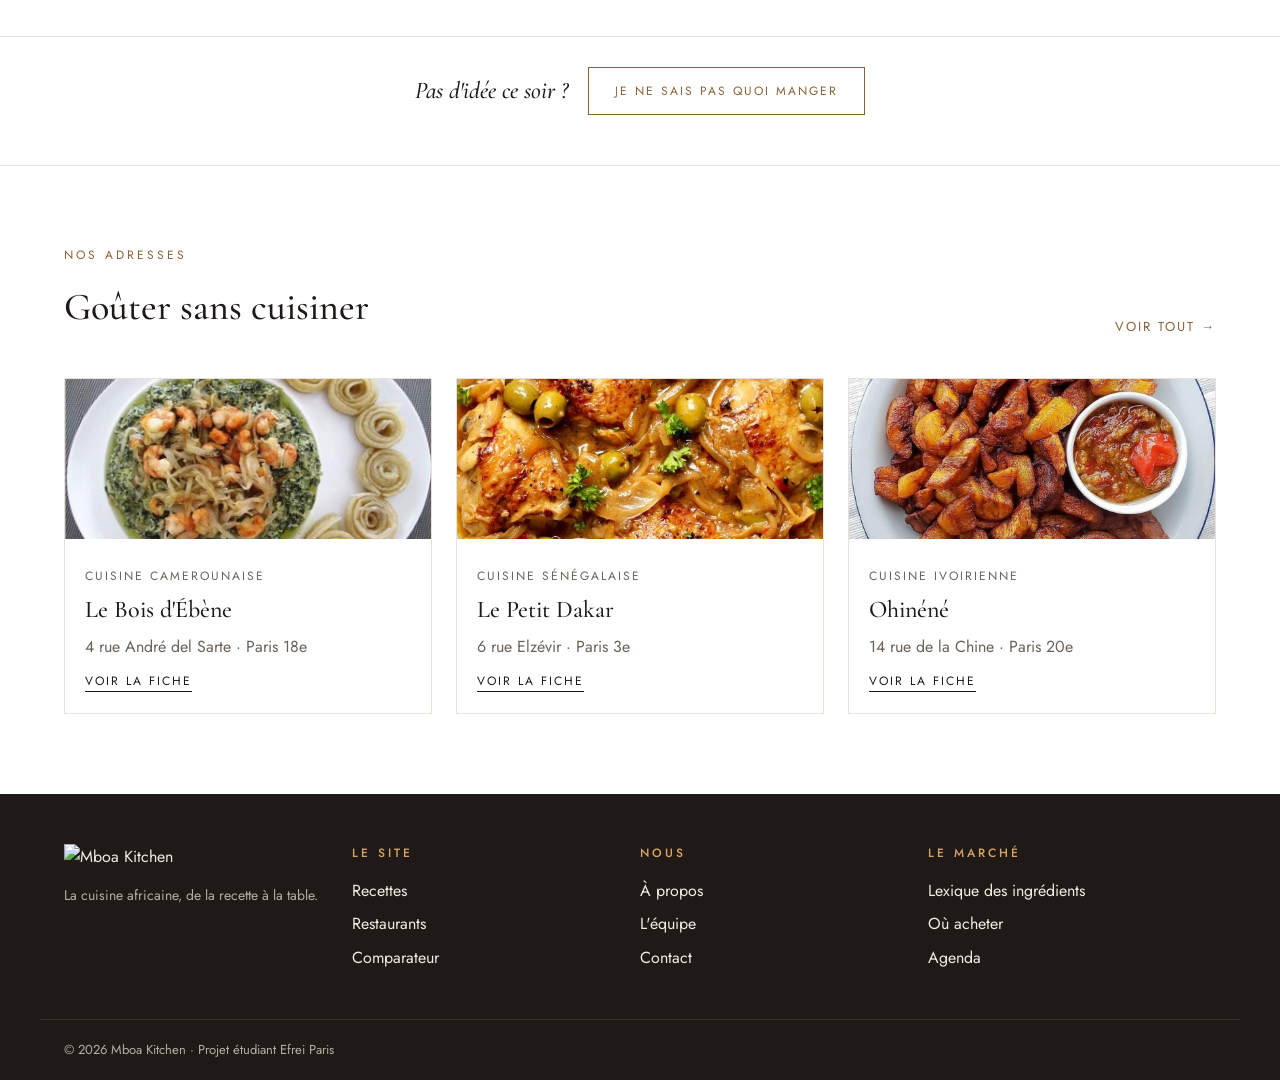
==== commit 5e263559: "Accueil : logo du footer" ====
--- a/index.html
+++ b/index.html
@@ -8,6 +8,10 @@
     <link rel="preconnect" href="https://fonts.gstatic.com" crossorigin>
     <link rel="stylesheet" href="https://fonts.googleapis.com/css2?family=Cormorant+Garamond:ital,wght@0,500;0,600;1,500&family=Jost:wght@400;500&display=swap">
     <link rel="stylesheet" href="css/style.css">
+    <script src="javascript/menu.js" defer></script>
+    <script src="javascript/theme.js" defer></script>
+    <script src="javascript/hasard.js" defer></script>
+    <script src="javascript/carrousel.js" defer></script>
 </head>
 <body>
     <div class="annonce"><a href="pages/budget.html">Nouveau : comparez les restaurants selon votre budget</a> </div>
@@ -215,7 +219,7 @@
 <footer class="pied" >
     <div class="conteneur pied-colonnes">
        <div class="pied-colonne">
-        <a href="index.html" class="pied-logo"><img src="img/logo/logo-mboa-sombre.png" alt="Mboa Kitchen" class="logo-image"> </a>
+        <a href="index.html" class="pied-logo"><img src="img/logo/logo-mboa.png" alt="Mboa Kitchen" class="logo-image"> </a>
         <p class="pied-texte">La cuisine africaine, de la recette à la table.</p>
        </div>
        <div class="pied-colonne">
--- a/css/style.css
+++ b/css/style.css
@@ -15,7 +15,6 @@
 h1, h2, h3 {
     font-family: "Cormorant Garamond", serif;
     font-weight: 500;
-    line-height: 1.1;
 }
 
 h1 { font-size: 56px; }
@@ -28,21 +27,12 @@
 
 ul { list-style: none; }
 
-img {
-    max-width: 100%;
-    display: block;
-}
+img { max-width: 100%; }
 
 .conteneur {
     max-width: 1200px;
     margin: 0 auto;
     padding: 0 24px;
-}
-
-/* Élément sélectionné au clavier (touche Tab) */
-:focus-visible {
-    outline: 2px solid #8a6238;
-    outline-offset: 3px;
 }
 
 .surtitre {
@@ -91,19 +81,6 @@
     color: #8a6238;
 }
 
-.bouton-plein {
-    display: inline-block;
-    padding: 14px 26px;
-    font-family: "Jost", sans-serif;
-    font-size: 12px;
-    letter-spacing: 2px;
-    text-transform: uppercase;
-    border: 1px solid #8a6238;
-    background-color: #8a6238;
-    color: white;
-    cursor: pointer;
-}
-
 /* Annonce */
 .annonce {
     background-color: #8a6238;
@@ -196,22 +173,15 @@
     gap: 15px;
 }
 
-/* Carrousel : 5 positions posées par le JavaScript (classes actif, gauche, droite, loin-gauche, loin-droite) */
+/* Carrousel */
 .carrousel {
-    position: relative;
-    height: 380px;
-    overflow: hidden;
+    display: flex;
+    overflow-x: auto;
 }
 
 .plat {
-    position: absolute;
-    left: 50%;
-    bottom: 0;
-    width: 280px;
-    margin: 0 0 0 -140px;
+    min-width: 100%;
     text-align: center;
-    opacity: 0;
-    transition: transform 0.8s ease, opacity 0.8s ease;
 }
 
 .plat img {
@@ -224,15 +194,6 @@
     border: 10px solid white;
 }
 
-.plat.actif { opacity: 1; transform: translateX(0) scale(1); z-index: 3; }
-.plat.gauche { opacity: 0.8; transform: translateX(-200px) scale(0.5); z-index: 2; }
-.plat.droite { opacity: 0.8; transform: translateX(200px) scale(0.5); z-index: 2; }
-.plat.loin-gauche { opacity: 0.4; transform: translateX(-380px) scale(0.35); z-index: 1; }
-.plat.loin-droite { opacity: 0.4; transform: translateX(380px) scale(0.35); z-index: 1; }
-
-.plat figcaption { opacity: 0; transition: opacity 0.8s ease; }
-.plat.actif figcaption { opacity: 1; }
-
 .plat figcaption {
     margin-top: 15px;
     font-size: 13px;
@@ -548,13 +509,194 @@
     .pied-colonne { width: 100%; }
 
     .grille-points { gap: 15px; }
-    .grille-categories { flex-wrap: wrap; gap: 20px; }
+    .grille-categories { 
+        flex-wrap: wrap;
+         gap: 20px; }
     .categorie { width: 30%; }
 }
 
-/* Carrousel sur téléphone */
-@media (max-width: 800px) {
-    .carrousel { height: 330px; }
-    .plat.loin-gauche,
-    .plat.loin-droite { opacity: 0; }
-}
+/*pages recettes*/
+.intro{
+    background-color: var(--fond-doux);
+padding: 56px 0;}
+.intro h1{
+        font-size:48px;
+        margin: 0 0 12px;
+    }
+.intro p{
+    max-width:620px;
+    color: var(--texte-doux);
+}
+.filtres{
+    display:flex;
+    flex-wrap:wrap;
+    gap:10px;
+}
+.filtre{
+    min-height:40px;
+    padding: 0 18px;
+    border: 1px solid var(--trait);
+    border-radius:20px;
+    background-color:transparent;
+    color: var(--texte);
+    font-family: inherit;
+    font-size:14px;
+    cursor: pointer;
+}
+.filtre.actif{
+    background-color:var(--texte);
+    border-color:var(--accent);
+    color:var(--sur-accent);
+}
+.filtre-vege{
+    display: flex;
+    align-items: center;
+    gap:8px;
+    cursor: pointer;
+}
+.grille-recettes{ 
+    display: grid;
+    grid-template-columns: repeat(auto-fill,minmax(220px,1fr));
+    gap :24px;}
+.carte-recette{
+    padding:0;
+    border: 1px solid var(--trait);
+    background-color:var(--fond);
+    color: var(--texte);
+    font-family: inherit;
+    text-align:left;
+    cursor:pointer;
+    transition:transform 0.3s ease;
+    }
+.carte-recette:hover{
+     transform: translateY(-4px);
+}
+.carte-recette img{
+    width:100%;
+    aspect-ratio:1/1;
+    object-fit:cover;
+}
+.carte-recette h3{
+    font-size: 24px;
+    margin : 14px 16px 4px;}
+.carte-recette p{
+font-size: 14px; 
+color:var(--texte-doux);
+margin: 0 16px 16px;
+}
+.fiche{
+    background-color: var(--fond-doux);
+    padding: 56px 0;
+}
+.fiche-contenu{
+    display: flex;
+    flex-wrap:wrap;
+    gap:40px;
+    align-items:flex-start;
+}
+#fiche-image{
+    flex: 1 1 300px;
+    max-width: 420px;
+    aspect-ratio: 1/1;
+    object-fit:cover;
+    border-radius:50%;
+}
+.fiche h2{
+    font-size:44px;
+    margin:0 0 12px;
+}
+.fiche-infos{
+    color: var(--accent);
+}
+.portions{
+    display:flex;
+    align-items:center;
+    gap:12px;
+    margin: 20px 0;
+}
+.portions button{
+    width: 36px;
+    height:36px;
+    border-radius:50%;
+    border:1px solid var(--trait);
+    background-color:var(--fond);
+    color:var(--texte);
+    font-size:18px;
+    cursor : pointer;
+}
+#nb-portions{
+    min-width:24px;
+    text-align:center;
+    font-weight:500;
+}
+.table-ingredients{
+    width:100%;
+    border-collapse:collapse;
+    }
+
+.table-ingredients caption{text-align:left;
+    font-family:var(--police-titre);
+font-size: 24px;
+margin-bottom:8px;
+}
+.table-ingredients th, .table-ingredients td{
+text-align: left;
+padding: 10px 8px;
+border-bottom: 1px solid var(--trait);
+}
+th{
+    font-size: 12px;
+    letter-spacing:0.15em;
+    text-transform: uppercase;
+    color:var(--texte-doux);
+}
+#fiche-etapes{
+    padding-left:20px;
+}
+#fiche-etapes li{
+    margin-bottom: 10px;
+} 
+.proposer{
+    padding-top: 64px ;
+    padding-bottom:64px;
+    max-width :720px;
+}
+#form-recette{
+display:grid;
+grid-template-columns: repeat(auto-fit,minmax(240px,1fr));
+gap:18px;
+}
+.champ{
+    display:flex;
+    flex-direction:column;
+    gap:6px;
+}
+.champ label{
+    font-size:13px;
+    letter-spacing:0.1em;
+    text-transform:uppercase;
+}
+.champ input,.champ select,.champ textarea{
+    padding:12px;
+    border:1px solid var(--trait);
+    background-color:var(--fond);
+    color: var(--texte);
+    font-family:inherit;
+    font-size:16px;
+}
+.champ-large,#form-recette button,#message-form{
+    grid-column: 1/-1;
+}
+.champ .invalide{
+    border-color:#B3261E;}
+#message-form.erreur{
+        color:#B3261E ;
+}
+#message-form.succes{
+    color:var(--accent);
+}
+
+
+
+
+
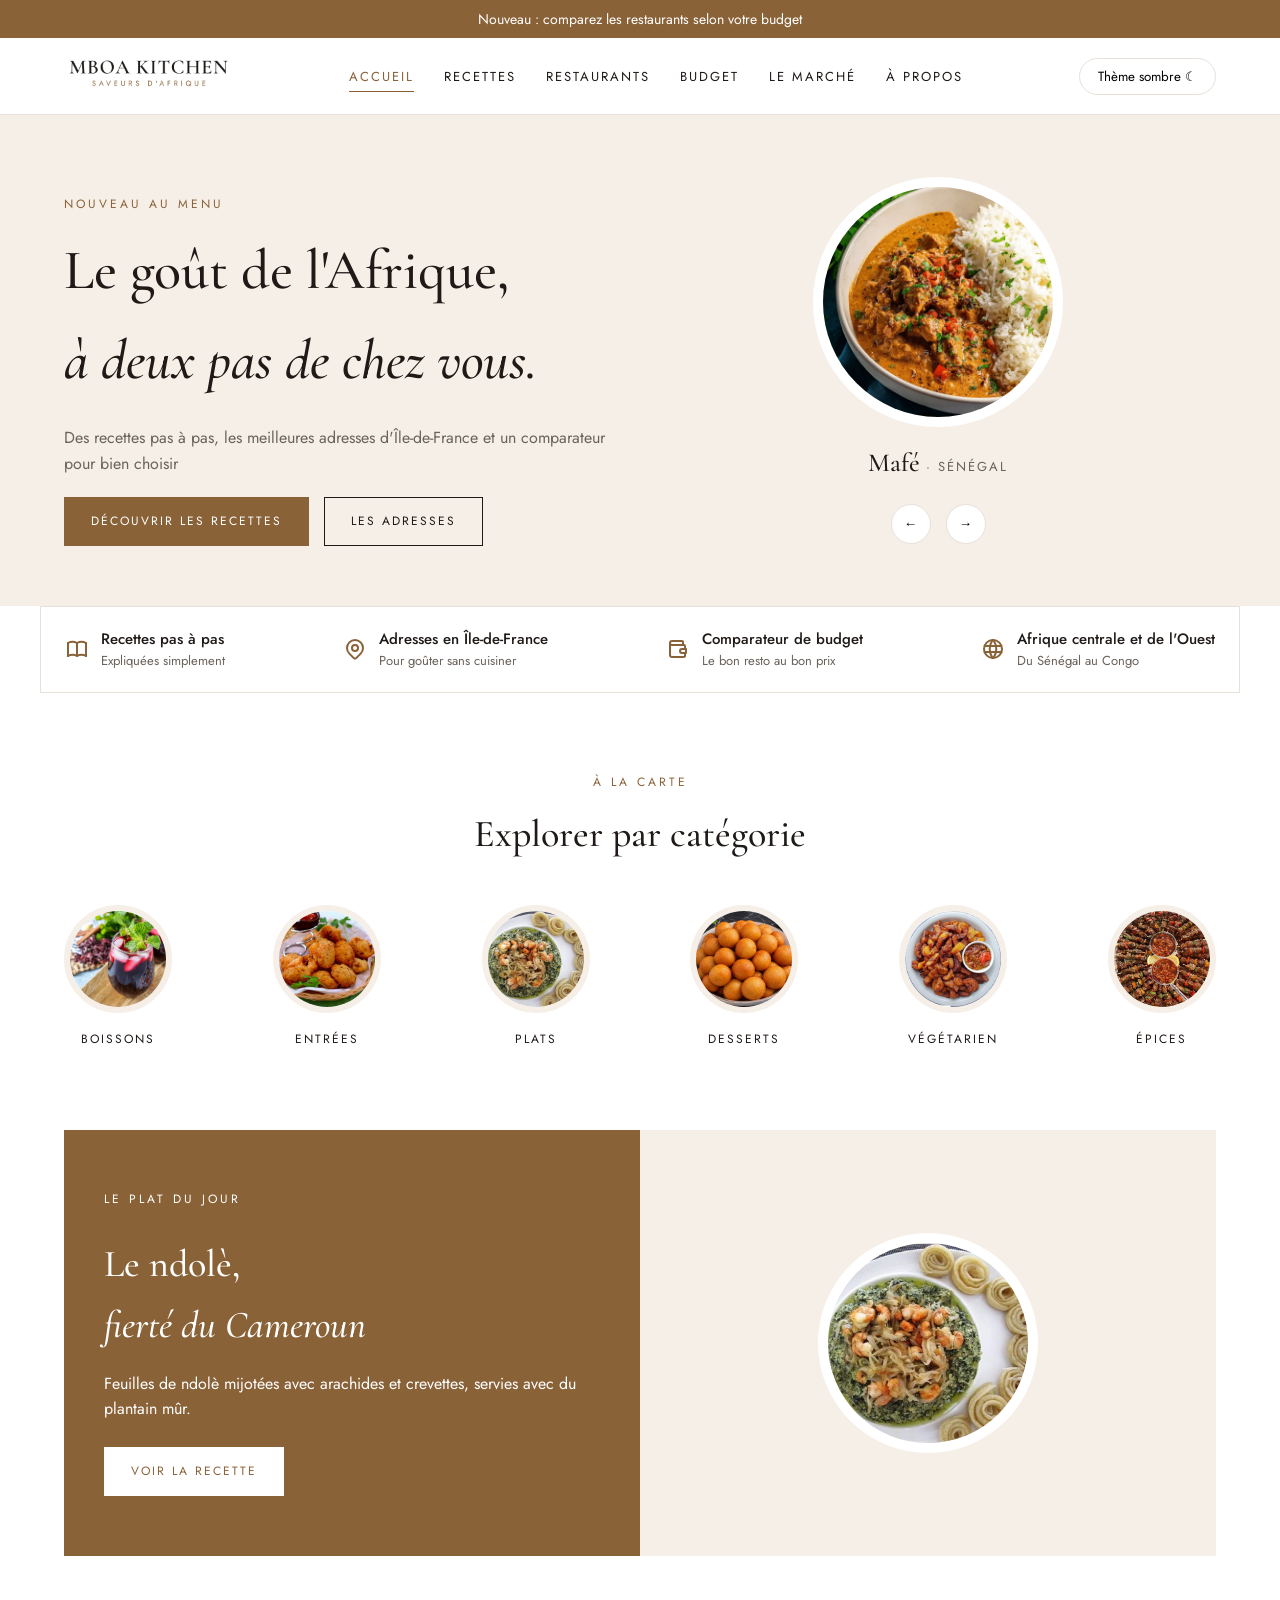
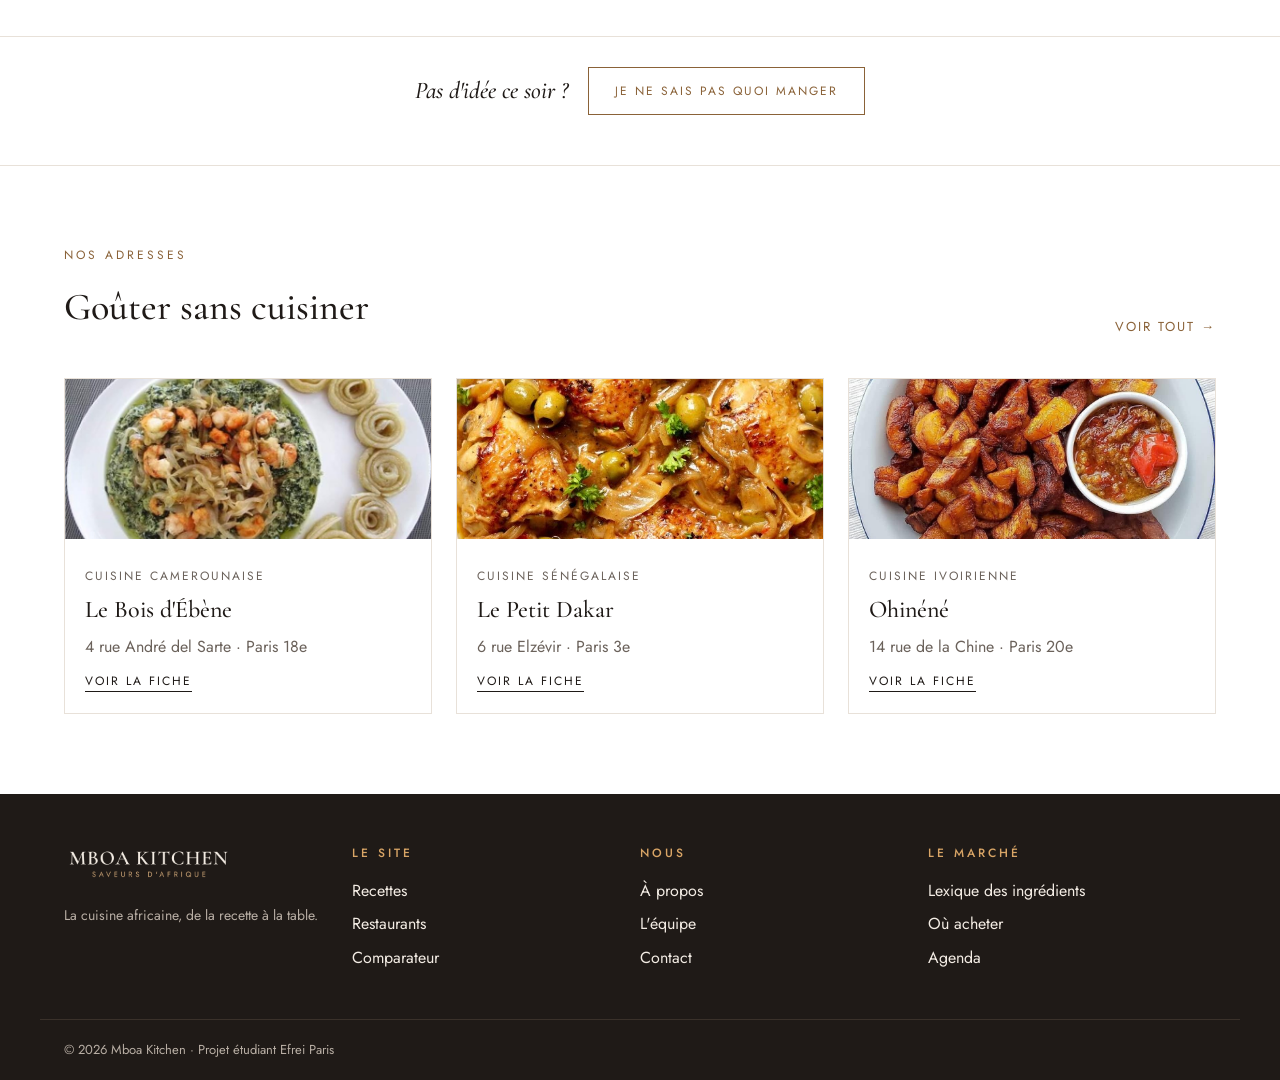
==== commit d882c5ba: "logo-sombre" ====
--- a/index.html
+++ b/index.html
@@ -219,7 +219,7 @@
 <footer class="pied" >
     <div class="conteneur pied-colonnes">
        <div class="pied-colonne">
-        <a href="index.html" class="pied-logo"><img src="img/logo/logo-mboa.png" alt="Mboa Kitchen" class="logo-image"> </a>
+        <a href="index.html" class="pied-logo"><img src="img/logo/logo-mboa-sombre.png" alt="Mboa Kitchen" class="logo-image"> </a>
         <p class="pied-texte">La cuisine africaine, de la recette à la table.</p>
        </div>
        <div class="pied-colonne">
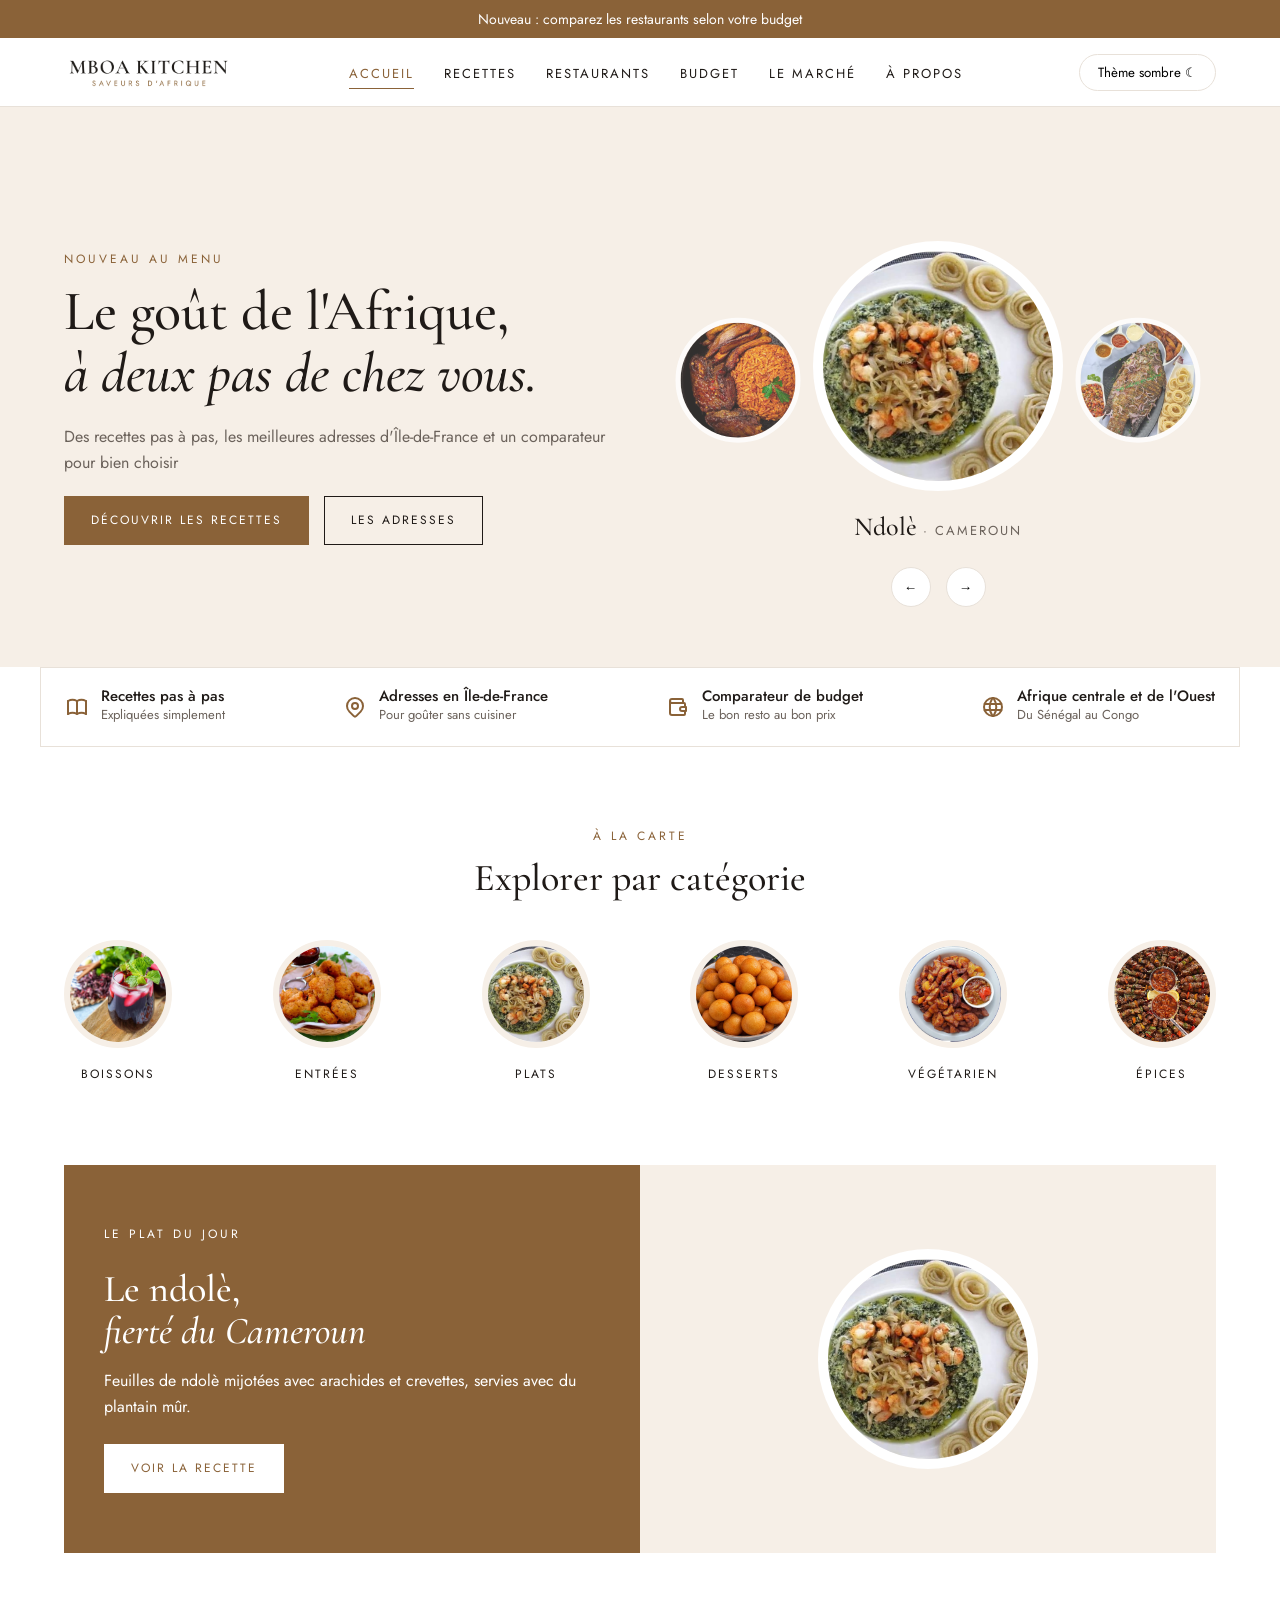
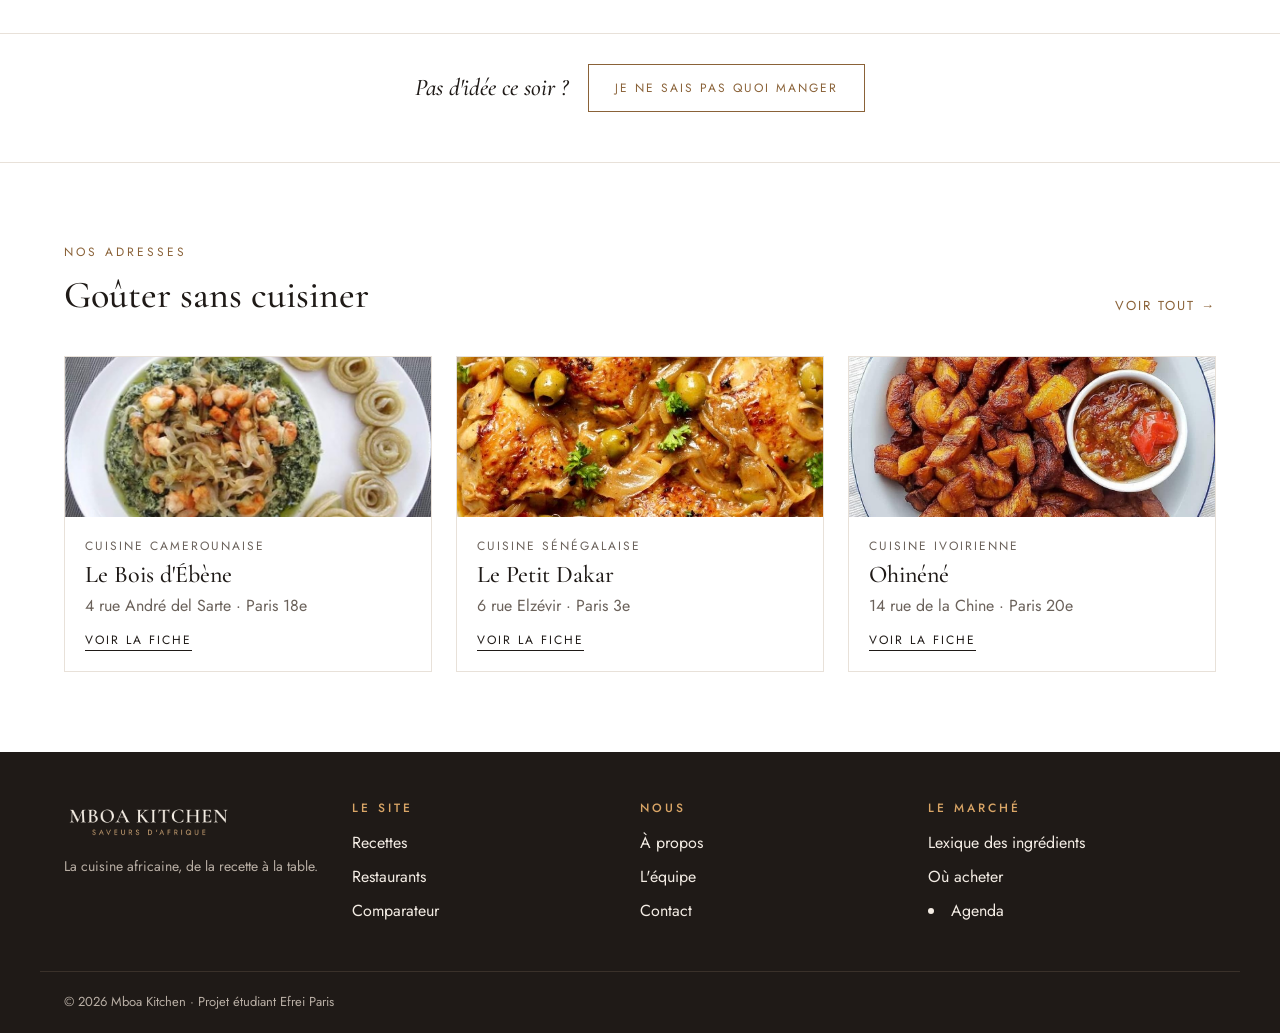
==== commit d5e744fe: "Merge changes and update budget calculator" ====
--- a/index.html
+++ b/index.html
@@ -12,6 +12,7 @@
     <script src="javascript/theme.js" defer></script>
     <script src="javascript/hasard.js" defer></script>
     <script src="javascript/carrousel.js" defer></script>
+    <script defer src="../javascript/formulaire.js"></script>
 </head>
 <body>
     <div class="annonce"><a href="pages/budget.html">Nouveau : comparez les restaurants selon votre budget</a> </div>
@@ -243,7 +244,7 @@
         <h2 class="pied-titre">Le Marché</h2>
         <ul>
             <li><a href="pages/marche.html#lexique">Lexique des ingrédients</a></li>
-            <li><a href="pages/marche.html#acheter">Où acheter</a></li>                
+            <li><a href="pages/marche.html#acheter">Où acheter</a></ul></li>
             <li><a href="pages/marche.html#agenda">Agenda</a></li>
         </ul>
        </div>
--- a/css/style.css
+++ b/css/style.css
@@ -15,6 +15,7 @@
 h1, h2, h3 {
     font-family: "Cormorant Garamond", serif;
     font-weight: 500;
+    line-height: 1.1;
 }
 
 h1 { font-size: 56px; }
@@ -27,12 +28,21 @@
 
 ul { list-style: none; }
 
-img { max-width: 100%; }
+img {
+    max-width: 100%;
+    display: block;
+}
 
 .conteneur {
     max-width: 1200px;
     margin: 0 auto;
     padding: 0 24px;
+}
+
+/* Élément sélectionné au clavier (touche Tab) */
+:focus-visible {
+    outline: 2px solid #8a6238;
+    outline-offset: 3px;
 }
 
 .surtitre {
@@ -81,6 +91,19 @@
     color: #8a6238;
 }
 
+.bouton-plein {
+    display: inline-block;
+    padding: 14px 26px;
+    font-family: "Jost", sans-serif;
+    font-size: 12px;
+    letter-spacing: 2px;
+    text-transform: uppercase;
+    border: 1px solid #8a6238;
+    background-color: #8a6238;
+    color: white;
+    cursor: pointer;
+}
+
 /* Annonce */
 .annonce {
     background-color: #8a6238;
@@ -173,15 +196,22 @@
     gap: 15px;
 }
 
-/* Carrousel */
+/* Carrousel : 5 positions posées par le JavaScript (classes actif, gauche, droite, loin-gauche, loin-droite) */
 .carrousel {
-    display: flex;
-    overflow-x: auto;
+    position: relative;
+    height: 380px;
+    overflow: hidden;
 }
 
 .plat {
-    min-width: 100%;
+    position: absolute;
+    left: 50%;
+    bottom: 0;
+    width: 280px;
+    margin: 0 0 0 -140px;
     text-align: center;
+    opacity: 0;
+    transition: transform 0.8s ease, opacity 0.8s ease;
 }
 
 .plat img {
@@ -193,6 +223,15 @@
     border-radius: 50%;
     border: 10px solid white;
 }
+
+.plat.actif { opacity: 1; transform: translateX(0) scale(1); z-index: 3; }
+.plat.gauche { opacity: 0.8; transform: translateX(-200px) scale(0.5); z-index: 2; }
+.plat.droite { opacity: 0.8; transform: translateX(200px) scale(0.5); z-index: 2; }
+.plat.loin-gauche { opacity: 0.4; transform: translateX(-380px) scale(0.35); z-index: 1; }
+.plat.loin-droite { opacity: 0.4; transform: translateX(380px) scale(0.35); z-index: 1; }
+
+.plat figcaption { opacity: 0; transition: opacity 0.8s ease; }
+.plat.actif figcaption { opacity: 1; }
 
 .plat figcaption {
     margin-top: 15px;
@@ -698,5 +737,9 @@
 
 
 
-
-
+/* Carrousel sur téléphone */
+@media (max-width: 800px) {
+    .carrousel { height: 330px; }
+    .plat.loin-gauche,
+    .plat.loin-droite { opacity: 0; }
+}
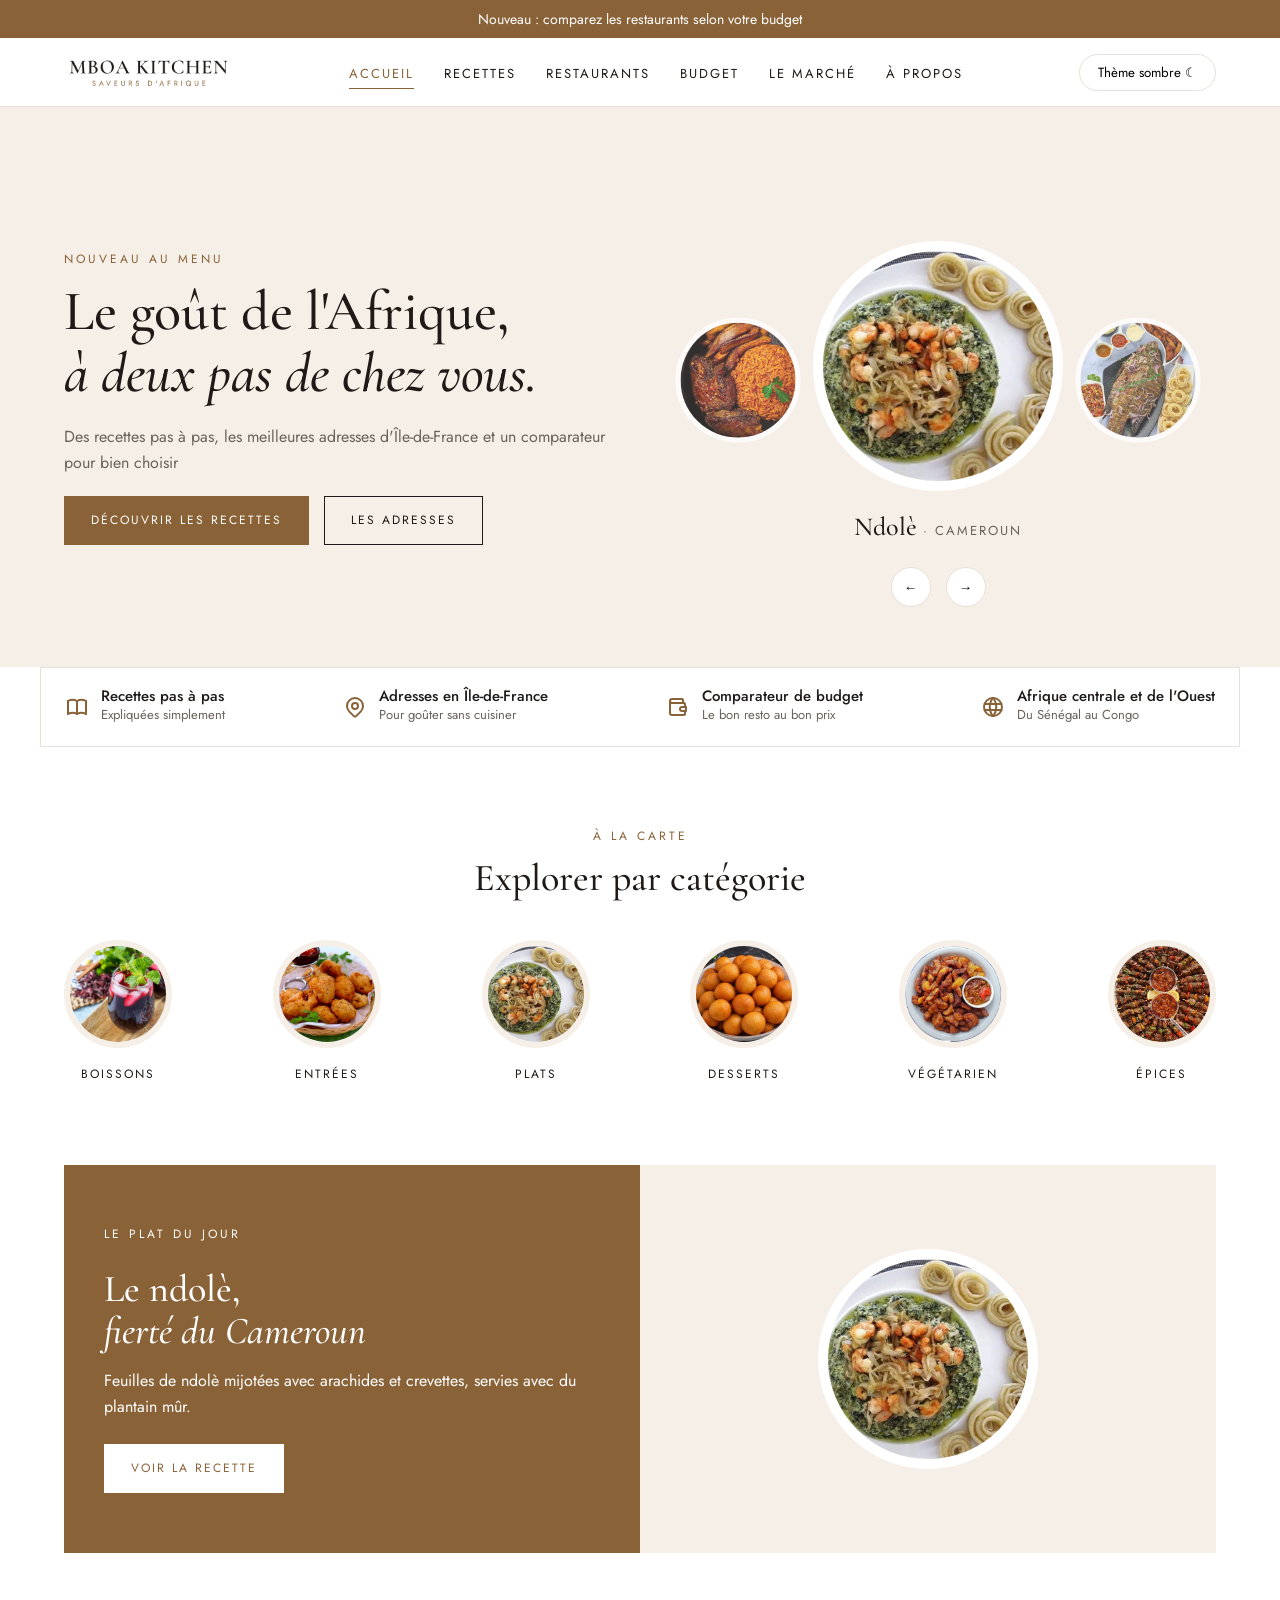
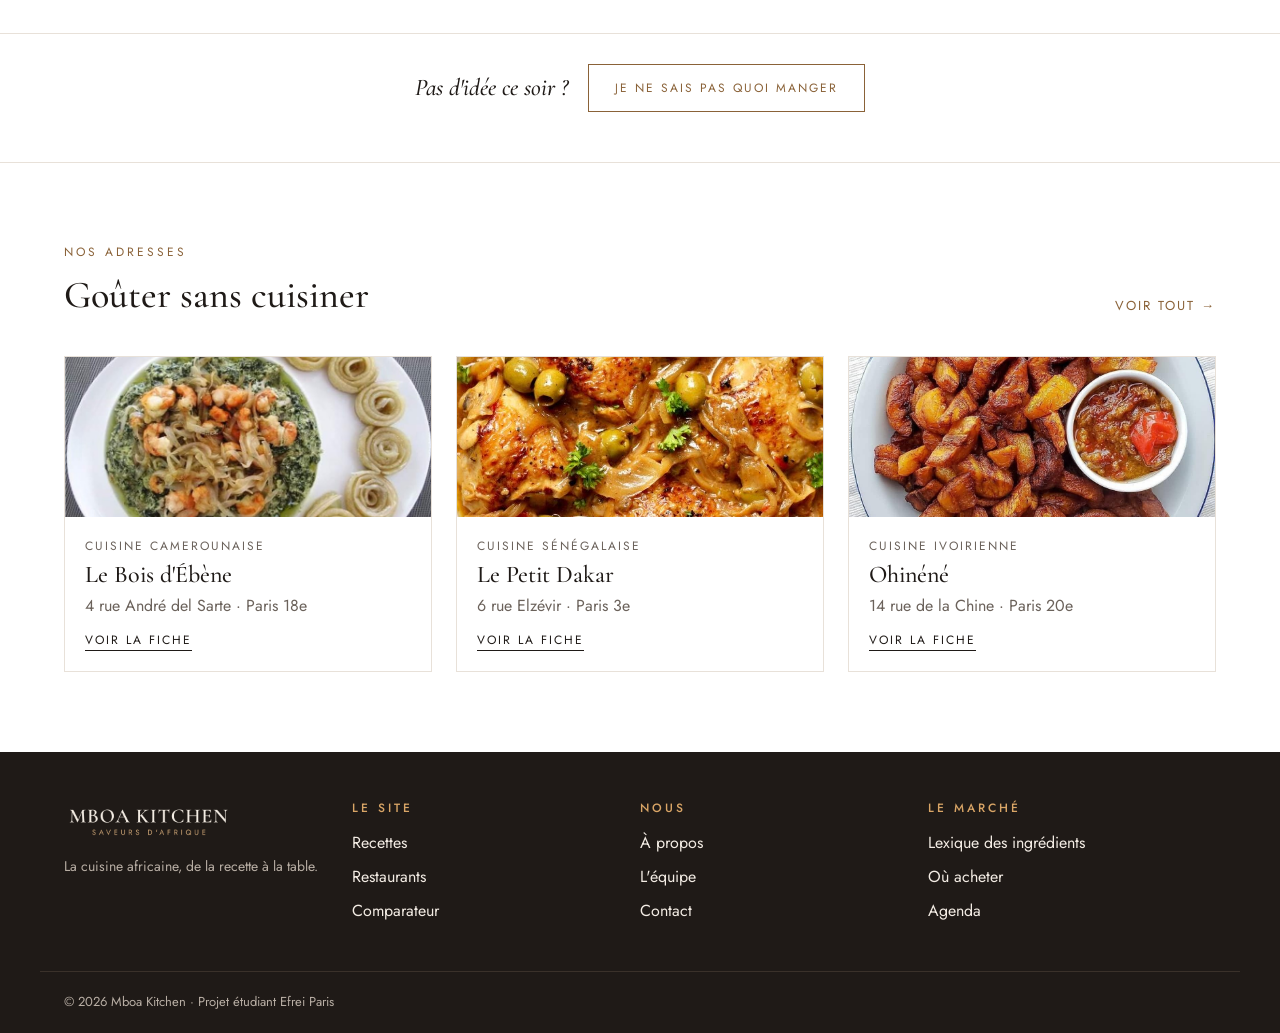
==== commit 223977ac: "Amélioration du calculateur de budget et des pages restaurants" ====
--- a/index.html
+++ b/index.html
@@ -1,3 +1,4 @@
+
 <!DOCTYPE html>
 <html lang="fr">
 <head>
@@ -16,240 +17,252 @@
 </head>
 <body>
     <div class="annonce"><a href="pages/budget.html">Nouveau : comparez les restaurants selon votre budget</a> </div>
+
 <header class="entete">
     <div class="conteneur">
         <a href="index.html" class="logo"><img src="img/logo/logo-mboa-clair.png" alt="Mboa Kitchen, saveurs d'Afrique" class="logo-image"></a>
-        <button type="button" class="bouton-menu" aria-label="ouvrir le menu" aria-expanded="false" >☰</button>
+        <button type="button" class="bouton-menu" aria-label="ouvrir le menu" aria-expanded="false">☰</button>
         <nav aria-label="navigation principale">
             <ul class="menu">
                 <li><a href="index.html" class="actif" aria-current="page">Accueil</a></li>
                 <li><a href="pages/recettes.html">Recettes</a></li>
-                <li><a href="pages/restaurants.html">Restaurants</a></li>   
-                <li><a href="pages/budget.html">Budget</a></li>   
-                <li><a href="pages/marche.html">Le Marché</a></li>   
-                <li><a href="pages/a-propos.html">À propos</a></li>   
+                <li><a href="pages/restaurants.html">Restaurants</a></li>
+                <li><a href="pages/budget.html">Budget</a></li>
+                <li><a href="pages/marche.html">Le Marché</a></li>
+                <li><a href="pages/a-propos.html">À propos</a></li>
             </ul>
         </nav>
         <button type="button" class="bouton-theme" aria-label="changer le thème">Thème sombre ☾</button>
     </div>
 </header>
+
 <main>
     <section id="banniere" class="banniere">
-        <div class="conteneur ">
+        <div class="conteneur">
             <div class="banniere-texte">
-                <p class="surtitre">Nouveau au menu </p>
-                <h1 >Le goût de l'Afrique, <br>  <em>à deux pas de chez vous.</em></h1>
+                <p class="surtitre">Nouveau au menu</p>
+                <h1>Le goût de l'Afrique, <br><em>à deux pas de chez vous.</em></h1>
                 <p>Des recettes pas à pas, les meilleures adresses d'Île-de-France et un comparateur pour bien choisir</p>
-               <div class="banniere-boutons">
-                <a href="pages/recettes.html" class="banniere-bouton">Découvrir les recettes</a>
-                <a href="pages/restaurants.html" class="banniere-bouton">Les adresses</a>
-                </div>
-            </div>
-                <div class="banniere-visuel">
-                    <div class="carrousel">
-                        <figure class="plat">
-                            <img src="img/plats/mafe.jpg" alt="Assiette de mafé">
-                            <figcaption><strong>Mafé</strong> · Sénégal</figcaption>
-                        </figure>
-                        <figure class="plat">
-                            <img src="img/plats/jollof-rice.jpg" alt="Assiette de jollof rice">
-                            <figcaption><strong>Jollof rice</strong> · Nigeria</figcaption>
-                        </figure>
-                        <figure class="plat">
-                            <img src="img/plats/ndole.jpg" alt="Assiette de ndolè">
-                            <figcaption><strong>Ndolè</strong> · Cameroun</figcaption>
-                        </figure>
-                        <figure class="plat">
-                            <img src="img/plats/poisson-braise.jpg" alt="Poisson braisé">
-                            <figcaption><strong>Poisson braisé</strong> · Cameroun</figcaption>
-                        </figure>
-                        <figure class="plat">
-                            <img src="img/plats/yassa-au-poulet.jpg" alt="Yassa au poulet">
-                            <figcaption><strong>Yassa au poulet</strong> · Sénégal</figcaption>
-                        </figure>
-                        <figure class="plat">
-                            <img src="img/plats/poulet-dg.jpg" alt="Poulet DG">
-                            <figcaption><strong>Poulet DG</strong> · Cameroun</figcaption>
-                        </figure>
-                        <figure class="plat">
-                            <img src="img/plats/eru.jpg" alt="Eru et water fufu">
-                            <figcaption><strong>Eru</strong> · Cameroun</figcaption>
-                        </figure>
+                <div class="banniere-boutons">
+                    <a href="pages/recettes.html" class="banniere-bouton">Découvrir les recettes</a>
+                    <a href="pages/restaurants.html" class="banniere-bouton">Les adresses</a>
+                </div>
+            </div>
+
+            <div class="banniere-visuel">
+                <div class="carrousel">
+                    <figure class="plat">
+                        <img src="img/plats/mafe.jpg" alt="Assiette de mafé">
+                        <figcaption><strong>Mafé</strong> · Sénégal</figcaption>
+                    </figure>
+                    <figure class="plat">
+                        <img src="img/plats/jollof-rice.jpg" alt="Assiette de jollof rice">
+                        <figcaption><strong>Jollof rice</strong> · Nigeria</figcaption>
+                    </figure>
+                    <figure class="plat">
+                        <img src="img/plats/ndole.jpg" alt="Assiette de ndolè">
+                        <figcaption><strong>Ndolè</strong> · Cameroun</figcaption>
+                    </figure>
+                    <figure class="plat">
+                        <img src="img/plats/poisson-braise.jpg" alt="Poisson braisé">
+                        <figcaption><strong>Poisson braisé</strong> · Cameroun</figcaption>
+                    </figure>
+                    <figure class="plat">
+                        <img src="img/plats/yassa-au-poulet.jpg" alt="Yassa au poulet">
+                        <figcaption><strong>Yassa au poulet</strong> · Sénégal</figcaption>
+                    </figure>
+                    <figure class="plat">
+                        <img src="img/plats/poulet-dg.jpg" alt="Poulet DG">
+                        <figcaption><strong>Poulet DG</strong> · Cameroun</figcaption>
+                    </figure>
+                    <figure class="plat">
+                        <img src="img/plats/eru.jpg" alt="Eru et water fufu">
+                        <figcaption><strong>Eru</strong> · Cameroun</figcaption>
+                    </figure>
+                </div>
+
+                <div class="carrousel-controles">
+                    <button type="button" class="carrousel-prec" aria-label="Plat précédent">←</button>
+                    <button type="button" class="carrousel-suiv" aria-label="Plat suivant">→</button>
+                </div>
+            </div>
+        </div>
+    </section>
+
+    <!-- 4.3 : les points forts -->
+    <section id="points-forts" class="points-forts">
+        <h2 class="visuellement-cache">Nos points forts</h2>
+        <div class="conteneur grille-points">
+            <div class="point">
+                <img src="img/icones/book.svg" alt="">
+                <div>
+                    <h3>Recettes pas à pas</h3>
+                    <p>Expliquées simplement</p>
+                </div>
+            </div>
+            <div class="point">
+                <img src="img/icones/map-pin.svg" alt="">
+                <div>
+                    <h3>Adresses en Île-de-France</h3>
+                    <p>Pour goûter sans cuisiner</p>
+                </div>
+            </div>
+            <div class="point">
+                <img src="img/icones/wallet.svg" alt="">
+                <div>
+                    <h3>Comparateur de budget</h3>
+                    <p>Le bon resto au bon prix</p>
+                </div>
+            </div>
+            <div class="point">
+                <img src="img/icones/world.svg" alt="">
+                <div>
+                    <h3>Afrique centrale et de l'Ouest</h3>
+                    <p>Du Sénégal au Congo</p>
+                </div>
+            </div>
+        </div>
+    </section>
+
+    <!-- 4.4 : les catégories -->
+    <section id="categories" class="categories">
+        <div class="conteneur">
+            <p class="surtitre">À la carte</p>
+            <h2>Explorer par catégorie</h2>
+            <div class="grille-categories">
+                <a href="pages/recettes.html" class="categorie">
+                    <img src="img/plats/bissap.jpg" alt="Verre de bissap">
+                    <span>Boissons</span>
+                </a>
+                <a href="pages/recettes.html" class="categorie">
+                    <img src="img/plats/akara.jpg" alt="Beignets akara">
+                    <span>Entrées</span>
+                </a>
+                <a href="pages/recettes.html" class="categorie">
+                    <img src="img/plats/ndole.jpg" alt="Assiette de ndolè">
+                    <span>Plats</span>
+                </a>
+                <a href="pages/recettes.html" class="categorie">
+                    <img src="img/plats/puff-puff.jpg" alt="Puff-puff">
+                    <span>Desserts</span>
+                </a>
+                <a href="pages/recettes.html" class="categorie">
+                    <img src="img/plats/alloco.jpg" alt="Alloco">
+                    <span>Végétarien</span>
+                </a>
+                <a href="pages/recettes.html" class="categorie">
+                    <img src="img/plats/suya.jpg" alt="Brochettes de suya">
+                    <span>Épices</span>
+                </a>
+            </div>
+        </div>
+    </section>
+
+    <!-- 4.5 : le plat du jour -->
+    <section id="plat-du-jour" class="plat-du-jour">
+        <div class="conteneur">
+            <div class="plat-du-jour-texte">
+                <p class="surtitre">Le plat du jour</p>
+                <h2>Le ndolè,<br><em>fierté du Cameroun</em></h2>
+                <p>Feuilles de ndolè mijotées avec arachides et crevettes, servies avec du plantain mûr.</p>
+                <a href="pages/recettes.html" class="bouton-blanc">Voir la recette</a>
+            </div>
+            <div class="plat-du-jour-image">
+                <img src="img/plats/ndole.jpg" alt="Plat de ndolè au plantain">
+            </div>
+        </div>
+    </section>
+
+    <!-- 4.6 : « Pas d'idée ce soir ? » -->
+    <section id="idee" class="idee">
+        <h2>Pas d'idée ce soir ?</h2>
+        <button type="button" id="bouton-hasard" class="bouton-contour">Je ne sais pas quoi manger</button>
+        <p id="resultat-hasard" aria-live="polite"></p>
+    </section>
+
+    <!-- 4.7 : l'aperçu des restaurants -->
+    <section id="restaurants" class="restaurants">
+        <div class="conteneur">
+            <div class="restaurants-entete">
+                <div>
+                    <p class="surtitre">Nos adresses</p>
+                    <h2>Goûter sans cuisiner</h2>
+                </div>
+                <a href="pages/restaurants.html" class="lien-tout">Voir tout →</a>
+            </div>
+
+            <div class="grille-restos">
+                <article class="carte-resto">
+                    <img src="img/plats/ndole.jpg" alt="Plat camerounais du restaurant Le Bois d'Ébène">
+                    <div class="carte-texte">
+                        <p class="carte-cuisine">Cuisine camerounaise</p>
+                        <h3>Le Bois d'Ébène</h3>
+                        <p>4 rue André del Sarte · Paris 18e</p>
+                        <a href="pages/restaurants.html">Voir la fiche</a>
                     </div>
-                    <div class="carrousel-controles">
-                        <button type="button" class="carrousel-prec" aria-label="Plat précédent">←</button>
-                        <button type="button" class="carrousel-suiv" aria-label="Plat suivant">→</button>
+                </article>
+
+                <article class="carte-resto">
+                    <img src="img/plats/yassa-au-poulet.jpg" alt="Plat sénégalais du restaurant Le Petit Dakar">
+                    <div class="carte-texte">
+                        <p class="carte-cuisine">Cuisine sénégalaise</p>
+                        <h3>Le Petit Dakar</h3>
+                        <p>6 rue Elzévir · Paris 3e</p>
+                        <a href="pages/restaurants.html">Voir la fiche</a>
                     </div>
-                </div>
-            </div>
-        </section>
-
-        <!-- 4.3 : les points forts -->
-        <section id="points-forts" class="points-forts">
-            <h2 class="visuellement-cache">Nos points forts</h2>
-            <div class="conteneur grille-points">
-                <div class="point">
-                    <img src="img/icones/book.svg" alt="">
-                    <div>
-                        <h3>Recettes pas à pas</h3>
-                        <p>Expliquées simplement</p>
+                </article>
+
+                <article class="carte-resto">
+                    <img src="img/plats/alloco.jpg" alt="Plat ivoirien du restaurant Ohinéné">
+                    <div class="carte-texte">
+                        <p class="carte-cuisine">Cuisine ivoirienne</p>
+                        <h3>Ohinéné</h3>
+                        <p>14 rue de la Chine · Paris 20e</p>
+                        <a href="pages/restaurants.html">Voir la fiche</a>
                     </div>
-                </div>
-                <div class="point">
-                    <img src="img/icones/map-pin.svg" alt="">
-                    <div>
-                        <h3>Adresses en Île-de-France</h3>
-                        <p>Pour goûter sans cuisiner</p>
-                    </div>
-                </div>
-                <div class="point">
-                    <img src="img/icones/wallet.svg" alt="">
-                    <div>
-                        <h3>Comparateur de budget</h3>
-                        <p>Le bon resto au bon prix</p>
-                    </div>
-                </div>
-                <div class="point">
-                    <img src="img/icones/world.svg" alt="">
-                    <div>
-                        <h3>Afrique centrale et de l'Ouest</h3>
-                        <p>Du Sénégal au Congo</p>
-                    </div>
-                </div>
-            </div>
-        </section>
-
-        <!-- 4.4 : les catégories -->
-        <section id="categories" class="categories">
-            <div class="conteneur">
-                <p class="surtitre">À la carte</p>
-                <h2>Explorer par catégorie</h2>
-                <div class="grille-categories">
-                    <a href="pages/recettes.html" class="categorie">
-                        <img src="img/plats/bissap.jpg" alt="Verre de bissap">
-                        <span>Boissons</span>
-                    </a>
-                    <a href="pages/recettes.html" class="categorie">
-                        <img src="img/plats/akara.jpg" alt="Beignets akara">
-                        <span>Entrées</span>
-                    </a>
-                    <a href="pages/recettes.html" class="categorie">
-                        <img src="img/plats/ndole.jpg" alt="Assiette de ndolè">
-                        <span>Plats</span>
-                    </a>
-                    <a href="pages/recettes.html" class="categorie">
-                        <img src="img/plats/puff-puff.jpg" alt="Puff-puff">
-                        <span>Desserts</span>
-                    </a>
-                    <a href="pages/recettes.html" class="categorie">
-                        <img src="img/plats/alloco.jpg" alt="Alloco">
-                        <span>Végétarien</span>
-                    </a>
-                    <a href="pages/recettes.html" class="categorie">
-                        <img src="img/plats/suya.jpg" alt="Brochettes de suya">
-                        <span>Épices</span>
-                    </a>
-                </div>
-            </div>
-        </section>
-
-        <!-- 4.5 : le plat du jour -->
-        <section id="plat-du-jour" class="plat-du-jour">
-            <div class="conteneur">
-                <div class="plat-du-jour-texte">
-                    <p class="surtitre">Le plat du jour</p>
-                    <h2>Le ndolè,<br><em>fierté du Cameroun</em></h2>
-                    <p>Feuilles de ndolè mijotées avec arachides et crevettes, servies avec du plantain mûr.</p>
-                    <a href="pages/recettes.html" class="bouton-blanc">Voir la recette</a>
-                </div>
-                <div class="plat-du-jour-image">
-                    <img src="img/plats/ndole.jpg" alt="Plat de ndolè au plantain">
-                </div>
-            </div>
-        </section>
-
-        <!-- 4.6 : « Pas d'idée ce soir ? » -->
-        <section id="idee" class="idee">
-            <h2>Pas d'idée ce soir ?</h2>
-            <button type="button" id="bouton-hasard" class="bouton-contour">Je ne sais pas quoi manger</button>
-            <p id="resultat-hasard" aria-live="polite"></p>
-        </section>
-
-        <!-- 4.7 : l'aperçu des restaurants -->
-        <section id="restaurants" class="restaurants">
-            <div class="conteneur">
-                <div class="restaurants-entete">
-                    <div>
-                        <p class="surtitre">Nos adresses</p>
-                        <h2>Goûter sans cuisiner</h2>
-                    </div>
-                    <a href="pages/restaurants.html" class="lien-tout">Voir tout →</a>
-                </div>
-                <div class="grille-restos">
-                    <article class="carte-resto">
-                        <img src="img/plats/ndole.jpg" alt="Plat camerounais du restaurant Le Bois d'Ébène">
-                        <div class="carte-texte">
-                            <p class="carte-cuisine">Cuisine camerounaise</p>
-                            <h3>Le Bois d'Ébène</h3>
-                            <p>4 rue André del Sarte · Paris 18e</p>
-                            <a href="pages/restaurants.html">Voir la fiche</a>
-                        </div>
-                    </article>
-                    <article class="carte-resto">
-                        <img src="img/plats/yassa-au-poulet.jpg" alt="Plat sénégalais du restaurant Le Petit Dakar">
-                        <div class="carte-texte">
-                            <p class="carte-cuisine">Cuisine sénégalaise</p>
-                            <h3>Le Petit Dakar</h3>
-                            <p>6 rue Elzévir · Paris 3e</p>
-                            <a href="pages/restaurants.html">Voir la fiche</a>
-                        </div>
-                    </article>
-                    <article class="carte-resto">
-                        <img src="img/plats/alloco.jpg" alt="Plat ivoirien du restaurant Ohinéné">
-                        <div class="carte-texte">
-                            <p class="carte-cuisine">Cuisine ivoirienne</p>
-                            <h3>Ohinéné</h3>
-                            <p>14 rue de la Chine · Paris 20e</p>
-                            <a href="pages/restaurants.html">Voir la fiche</a>
-                        </div>
-                    </article>
-                </div>
-            </div>
-        </section>
-    </main>
-<footer class="pied" >
+                </article>
+            </div>
+        </div>
+    </section>
+</main>
+
+<footer class="pied">
     <div class="conteneur pied-colonnes">
-       <div class="pied-colonne">
-        <a href="index.html" class="pied-logo"><img src="img/logo/logo-mboa-sombre.png" alt="Mboa Kitchen" class="logo-image"> </a>
-        <p class="pied-texte">La cuisine africaine, de la recette à la table.</p>
-       </div>
-       <div class="pied-colonne">
-        <h2 class="pied-titre">Le site</h2>
-        <ul>
-            <li><a href="pages/recettes.html">Recettes</a></li>
-            <li><a href="pages/restaurants.html">Restaurants</a></li>
-            <li><a href="pages/budget.html">Comparateur </a></li>
-        </ul>
-       </div>
-       <div class="pied-colonne">
-        <h2 class="pied-titre">Nous</h2>
-        <ul>
-            <li><a href="pages/a-propos.html">À propos</a></li>
-            <li><a href="pages/a-propos.html#equipe">L'équipe </a></li>
-            <li><a href="pages/a-propos.html#contact">Contact</a></li>
-
-        </ul>
-       </div>
-       <div class="pied-colonne">
-        <h2 class="pied-titre">Le Marché</h2>
-        <ul>
-            <li><a href="pages/marche.html#lexique">Lexique des ingrédients</a></li>
-            <li><a href="pages/marche.html#acheter">Où acheter</a></ul></li>
-            <li><a href="pages/marche.html#agenda">Agenda</a></li>
-        </ul>
-       </div>
+        <div class="pied-colonne">
+            <a href="index.html" class="pied-logo"><img src="img/logo/logo-mboa-sombre.png" alt="Mboa Kitchen" class="logo-image"></a>
+            <p class="pied-texte">La cuisine africaine, de la recette à la table.</p>
+        </div>
+
+        <div class="pied-colonne">
+            <h2 class="pied-titre">Le site</h2>
+            <ul>
+                <li><a href="pages/recettes.html">Recettes</a></li>
+                <li><a href="pages/restaurants.html">Restaurants</a></li>
+                <li><a href="pages/budget.html">Comparateur</a></li>
+            </ul>
+        </div>
+
+        <div class="pied-colonne">
+            <h2 class="pied-titre">Nous</h2>
+            <ul>
+                <li><a href="pages/a-propos.html">À propos</a></li>
+                <li><a href="pages/a-propos.html#equipe">L'équipe</a></li>
+                <li><a href="pages/a-propos.html#contact">Contact</a></li>
+            </ul>
+        </div>
+
+        <div class="pied-colonne">
+            <h2 class="pied-titre">Le Marché</h2>
+            <ul>
+                <li><a href="pages/marche.html#lexique">Lexique des ingrédients</a></li>
+                <li><a href="pages/marche.html#acheter">Où acheter</a></li>
+                <li><a href="pages/marche.html#agenda">Agenda</a></li>
+            </ul>
+        </div>
     </div>
-           <p class="pied-copyright">&copy; 2026 Mboa Kitchen · Projet étudiant Efrei Paris </p>
-</footer>    
+
+    <p class="pied-copyright">&copy; 2026 Mboa Kitchen · Projet étudiant Efrei Paris</p>
+</footer>
+
 </body>
 </html>
--- a/css/style.css
+++ b/css/style.css
@@ -743,3 +743,556 @@
     .plat.loin-gauche,
     .plat.loin-droite { opacity: 0; }
 }
+
+/* =========================================
+   MBOA KITCHEN — RESPONSIVE DESIGN
+   Tablettes et téléphones
+========================================= */
+
+/* TABLETTES ET PETITS ÉCRANS */
+@media (max-width: 800px) {
+
+    /* Général */
+    h1 {
+        font-size: 42px;
+    }
+
+    h2 {
+        font-size: 32px;
+    }
+
+    .conteneur {
+        padding-left: 22px;
+        padding-right: 22px;
+    }
+
+    /* En-tête et navigation */
+    .entete .conteneur {
+        display: flex;
+        flex-wrap: wrap;
+        gap: 15px;
+        align-items: center;
+    }
+
+    .logo {
+        order: 1;
+        margin-right: auto;
+    }
+
+    .bouton-menu {
+        display: block;
+        order: 2;
+    }
+
+    .bouton-theme {
+        order: 3;
+        padding: 7px 12px;
+        font-size: 12px;
+    }
+
+    .entete nav {
+        order: 4;
+        flex-basis: 100%;
+        width: 100%;
+    }
+
+    .menu {
+        display: none;
+        flex-direction: column;
+        gap: 0;
+        width: 100%;
+        padding: 10px 0;
+        border-top: 1px solid #e8e1d9;
+    }
+
+    .menu.ouvert {
+        display: flex;
+    }
+
+    .menu li {
+        width: 100%;
+    }
+
+    .menu a {
+        display: block;
+        padding: 12px 5px;
+        border-bottom: 1px solid #e8e1d9;
+    }
+
+    .menu a:hover,
+    .menu a.actif {
+        border-bottom: 1px solid #8a6238;
+    }
+
+    /* Bannière */
+    .banniere {
+        padding: 45px 0;
+    }
+
+    .banniere .conteneur {
+        flex-direction: column;
+        gap: 25px;
+    }
+
+    .banniere-texte,
+    .banniere-visuel {
+        width: 100%;
+    }
+
+    .banniere-texte {
+        text-align: center;
+    }
+
+    .banniere-texte p {
+        margin: 15px 0;
+    }
+
+    .banniere-boutons {
+        justify-content: center;
+        flex-wrap: wrap;
+    }
+
+    /* Carrousel */
+    .carrousel {
+        height: 330px;
+    }
+
+    .plat {
+        width: 230px;
+        margin-left: -115px;
+    }
+
+    .plat img {
+        width: 210px;
+        height: 210px;
+    }
+
+    .plat.gauche {
+        transform: translateX(-145px) scale(0.55);
+    }
+
+    .plat.droite {
+        transform: translateX(145px) scale(0.55);
+    }
+
+    .plat.loin-gauche,
+    .plat.loin-droite {
+        opacity: 0;
+    }
+
+    /* Points forts */
+    .grille-points {
+        display: grid;
+        grid-template-columns: repeat(2, minmax(0, 1fr));
+        gap: 22px;
+    }
+
+    .point {
+        align-items: flex-start;
+    }
+
+    /* Catégories */
+    .grille-categories {
+        display: grid;
+        grid-template-columns: repeat(3, minmax(0, 1fr));
+        gap: 25px 15px;
+    }
+
+    .categorie {
+        width: auto;
+    }
+
+    .categorie img {
+        width: 95px;
+        height: 95px;
+    }
+
+    /* Plat du jour */
+    .plat-du-jour .conteneur {
+        flex-direction: column;
+    }
+
+    .plat-du-jour-texte,
+    .plat-du-jour-image {
+        width: 100%;
+    }
+
+    .plat-du-jour-image {
+        padding: 35px;
+    }
+
+    /* Restaurants */
+    .grille-restos {
+        display: grid;
+        grid-template-columns: repeat(2, minmax(0, 1fr));
+        gap: 20px;
+    }
+
+    .carte-resto {
+        width: 100%;
+    }
+
+    /* Footer */
+    .pied-colonnes {
+        display: grid;
+        grid-template-columns: repeat(2, minmax(0, 1fr));
+        gap: 30px;
+    }
+
+    .pied-colonne {
+        width: 100%;
+    }
+
+    .pied-copyright {
+        margin-top: 30px;
+    }
+
+    /* Pages recettes */
+    .intro {
+        padding: 40px 0;
+    }
+
+    .intro h1 {
+        font-size: 40px;
+    }
+
+    .fiche-contenu {
+        gap: 25px;
+    }
+
+    #fiche-image {
+        max-width: 320px;
+        margin: 0 auto;
+    }
+
+    .fiche h2 {
+        font-size: 36px;
+    }
+
+    .proposer {
+        padding-top: 45px;
+        padding-bottom: 45px;
+    }
+}
+
+
+/* PETITS TÉLÉPHONES */
+@media (max-width: 520px) {
+
+    /* Général */
+    h1 {
+        font-size: 34px;
+    }
+
+    h2 {
+        font-size: 29px;
+    }
+
+    .conteneur {
+        padding-left: 18px;
+        padding-right: 18px;
+    }
+
+    .annonce {
+        font-size: 11px;
+        padding: 9px 12px;
+    }
+
+    /* En-tête */
+    .entete .conteneur {
+        gap: 10px;
+    }
+
+    .logo-image {
+        height: 31px;
+    }
+
+    .bouton-menu {
+        font-size: 22px;
+    }
+
+    .bouton-theme {
+        font-size: 10px;
+        padding: 7px 10px;
+    }
+
+    .menu a {
+        font-size: 12px;
+    }
+
+    /* Bannière */
+    .banniere {
+        padding: 35px 0;
+    }
+
+    .banniere-texte h1 {
+        font-size: 36px;
+    }
+
+    .banniere-texte p {
+        font-size: 14px;
+    }
+
+    .banniere-boutons {
+        flex-direction: column;
+        align-items: stretch;
+        gap: 10px;
+    }
+
+    .banniere-bouton {
+        text-align: center;
+        padding: 13px 15px;
+    }
+
+    /* Carrousel */
+    .carrousel {
+        height: 290px;
+    }
+
+    .plat {
+        width: 190px;
+        margin-left: -95px;
+    }
+
+    .plat img {
+        width: 175px;
+        height: 175px;
+        border-width: 7px;
+    }
+
+    .plat.gauche {
+        transform: translateX(-105px) scale(0.5);
+    }
+
+    .plat.droite {
+        transform: translateX(105px) scale(0.5);
+    }
+
+    .plat figcaption {
+        font-size: 11px;
+    }
+
+    .plat figcaption strong {
+        font-size: 22px;
+    }
+
+    /* Points forts */
+    .grille-points {
+        grid-template-columns: 1fr;
+        padding: 20px;
+    }
+
+    .point h3 {
+        font-size: 14px;
+    }
+
+    .point p {
+        font-size: 12px;
+    }
+
+    /* Catégories */
+    .categories {
+        padding: 50px 0;
+    }
+
+    .grille-categories {
+        grid-template-columns: repeat(2, minmax(0, 1fr));
+        gap: 25px 12px;
+    }
+
+    .categorie img {
+        width: 90px;
+        height: 90px;
+    }
+
+    .categorie span {
+        font-size: 10px;
+        letter-spacing: 1px;
+    }
+
+    /* Plat du jour */
+    .plat-du-jour-texte {
+        padding: 40px 25px;
+    }
+
+    .plat-du-jour-image img {
+        width: 190px;
+        height: 190px;
+    }
+
+    /* Idée du soir */
+    .idee {
+        margin-top: 45px;
+        padding: 25px 18px;
+        flex-direction: column;
+        text-align: center;
+        gap: 15px;
+    }
+
+    .idee h2 {
+        font-size: 24px;
+    }
+
+    .bouton-contour {
+        max-width: 100%;
+        padding: 12px 16px;
+        font-size: 11px;
+    }
+
+    /* Restaurants */
+    .restaurants {
+        padding: 50px 0;
+    }
+
+    .restaurants-entete {
+        align-items: flex-start;
+        gap: 15px;
+    }
+
+    .restaurants-entete h2 {
+        font-size: 27px;
+    }
+
+    .lien-tout {
+        font-size: 10px;
+        white-space: nowrap;
+    }
+
+    .grille-restos {
+        grid-template-columns: 1fr;
+        gap: 20px;
+    }
+
+    .carte-resto img {
+        height: 190px;
+    }
+
+    /* Footer */
+    .pied {
+        padding-top: 40px;
+    }
+
+    .pied-colonnes {
+        grid-template-columns: 1fr 1fr;
+        gap: 28px 18px;
+    }
+
+    .pied-colonne:first-child {
+        grid-column: 1 / -1;
+    }
+
+    .pied-titre {
+        font-size: 11px;
+        letter-spacing: 2px;
+    }
+
+    .pied li {
+        font-size: 13px;
+    }
+
+    .pied-copyright {
+        padding: 18px;
+        font-size: 11px;
+        text-align: center;
+    }
+
+    /* Pages recettes */
+    .intro {
+        padding: 35px 0;
+    }
+
+    .intro h1 {
+        font-size: 34px;
+    }
+
+    .intro p {
+        font-size: 14px;
+    }
+
+    .filtres {
+        gap: 8px;
+    }
+
+    .filtre {
+        padding: 0 13px;
+        font-size: 12px;
+    }
+
+    .grille-recettes {
+        grid-template-columns: repeat(2, minmax(0, 1fr));
+        gap: 14px;
+    }
+
+    .carte-recette h3 {
+        font-size: 19px;
+        margin: 10px 10px 4px;
+    }
+
+    .carte-recette p {
+        font-size: 12px;
+        margin: 0 10px 12px;
+    }
+
+    .fiche {
+        padding: 35px 0;
+    }
+
+    .fiche h2 {
+        font-size: 31px;
+    }
+
+    #fiche-image {
+        max-width: 240px;
+    }
+
+    .table-ingredients {
+        font-size: 13px;
+    }
+
+    .table-ingredients th,
+    .table-ingredients td {
+        padding: 9px 5px;
+    }
+
+    #form-recette {
+        grid-template-columns: 1fr;
+    }
+
+    .champ-large,
+    #form-recette button,
+    #message-form {
+        grid-column: auto;
+    }
+}
+
+
+/* TRÈS PETITS ÉCRANS */
+@media (max-width: 360px) {
+
+    .conteneur {
+        padding-left: 14px;
+        padding-right: 14px;
+    }
+
+    .bouton-theme {
+        padding: 6px 8px;
+        font-size: 9px;
+    }
+
+    .banniere-texte h1 {
+        font-size: 31px;
+    }
+
+    .grille-recettes {
+        grid-template-columns: 1fr;
+    }
+
+    .pied-colonnes {
+        grid-template-columns: 1fr;
+    }
+
+    .pied-colonne:first-child {
+        grid-column: auto;
+    }
+}
+
